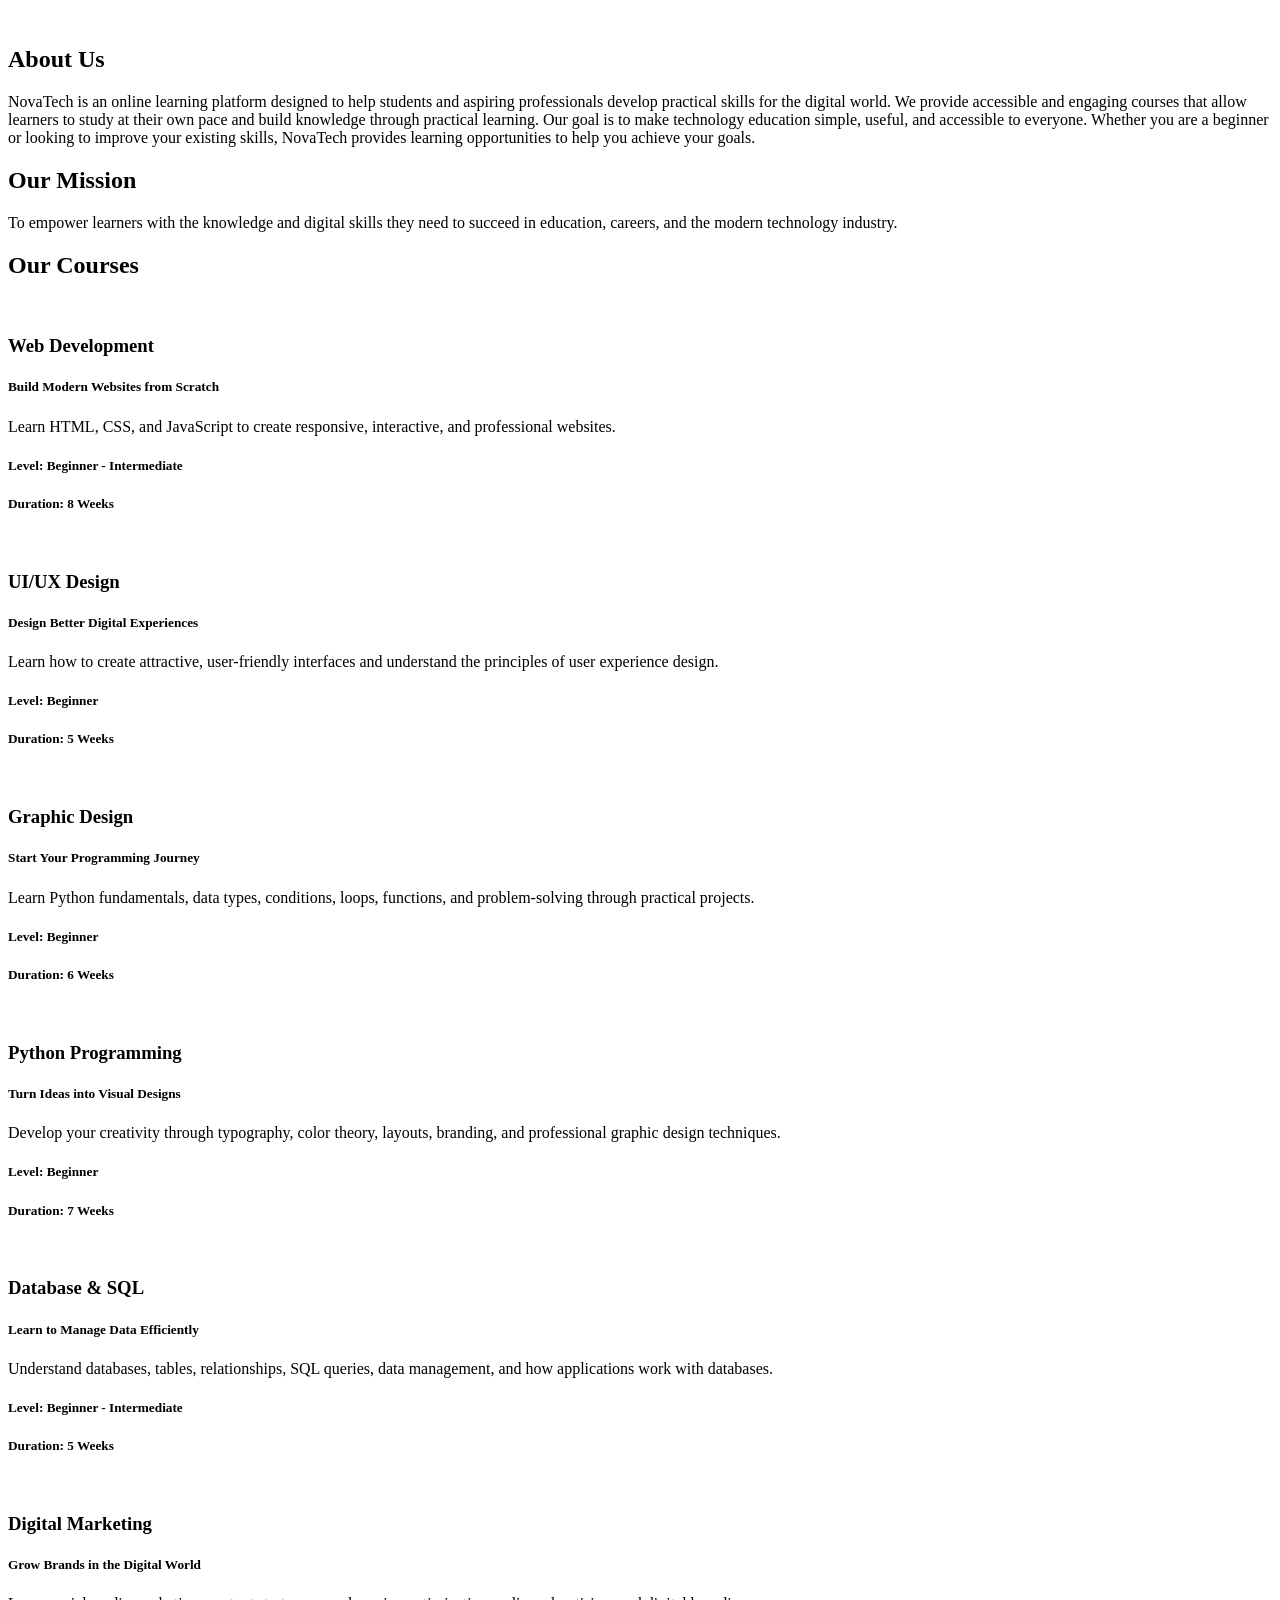
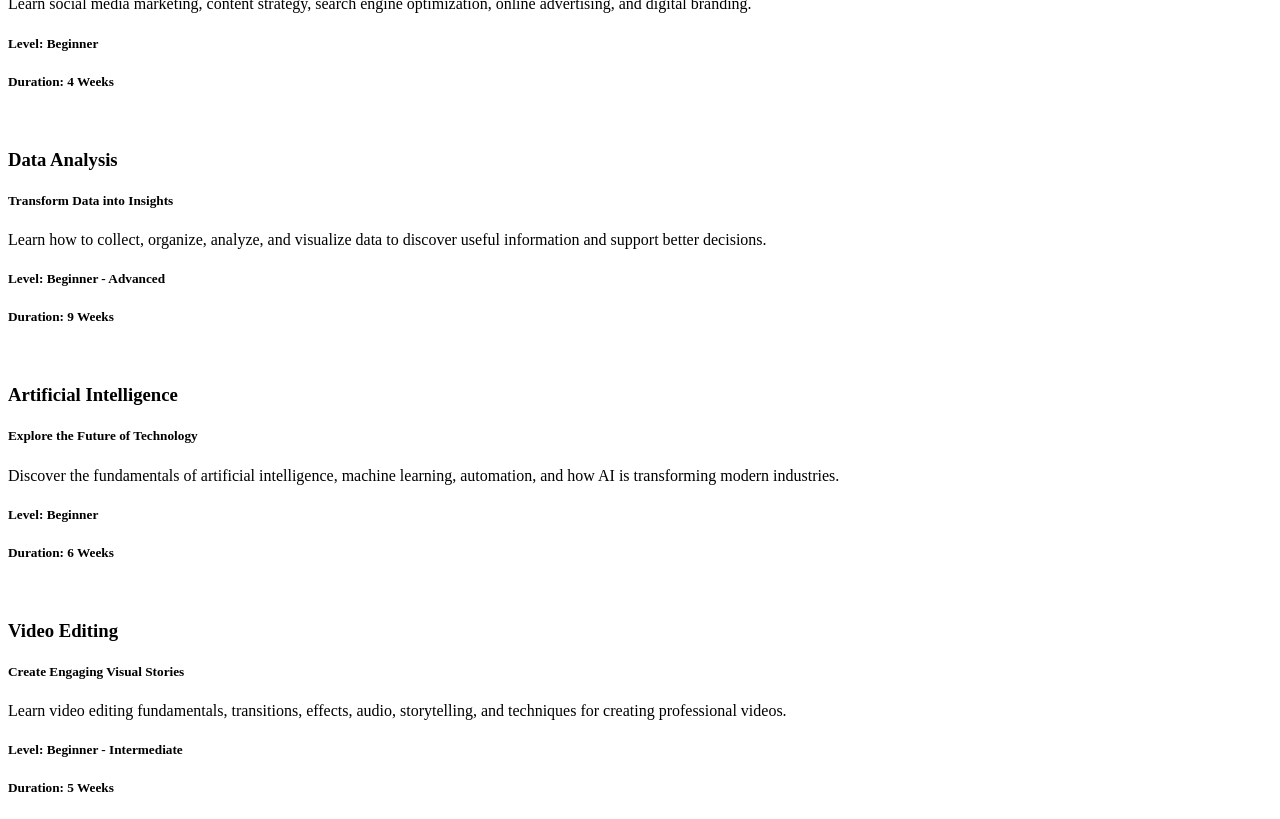
==== courses.html @ df260614 "Add courses page" ====
<!DOCTYPE html>
<html lang="en">

<head>
    <meta charset="UTF-8">
    <meta name="viewport" content="width=device-width, initial-scale=1.0">
    <title>NovaTech</title>
</head>
<link rel="stylesheet" href="/about.css">

<body>
    <div class="container">
        <div class="about">
            <div class="about-img">
                <img src="https://i.pinimg.com/1200x/55/a2/85/55a28533b2a7987289afafb42deabd82.jpg" alt="">
            </div>

            <div class="about-content">
                <h2>About Us</h2>
                <p>NovaTech is an online learning platform designed to help students and aspiring professionals develop
                    practical skills for the digital world. We provide accessible and engaging courses that allow
                    learners to
                    study at their own pace and build knowledge through practical learning.

                    Our goal is to make technology education simple, useful, and accessible to everyone. Whether you are
                    a beginner or looking to improve your existing skills, NovaTech provides learning opportunities to
                    help you
                    achieve your goals.</p>

                <h2>Our Mission</h2>
                <p>To empower learners with the knowledge and digital skills they need to succeed in education, careers,
                    and the modern technology industry.</p>
            </div>


        </div>




        <section class="courses-section">
            <h2 class="course-title">Our Courses</h2>
            <div class="courses">
                <div class="courses-content">
                    <div class="course">
                        <img src="https://i.pinimg.com/736x/6a/fa/79/6afa794575360d5d754c454d1d4e8a96.jpg" alt="">
                        <h3>Web Development</h3>
                        <h5>Build Modern Websites from Scratch</h5>
                        <p>Learn HTML, CSS, and JavaScript to create responsive, interactive, and professional websites.</p>
                        <h5><span class="spans">Level: </span> Beginner - Intermediate</h5>
                        <h5><span class="spans">Duration: </span>  8 Weeks</h5>
                    </div>

                    <div class="course">
                        <img src="https://i.pinimg.com/736x/52/e7/c4/52e7c45e2da4583d7b1fb4233fabb6ba.jpg" alt="">
                        <h3>UI/UX Design</h3>
                        <h5>Design Better Digital Experiences</h5>
                        <p>Learn how to create attractive, user-friendly interfaces and understand the principles of user experience design.</p>
                        <h5><span class="spans">Level: </span>Beginner </h5>
                        <h5><span class="spans">Duration: </span>  5 Weeks</h5>
                    </div>

                    <div class="course">
                        <img src="https://i.pinimg.com/736x/4d/41/2e/4d412e09d2c71516412f90aacd4f4a30.jpg" alt="">
                        <h3>Graphic Design</h3>
                        <h5>Start Your Programming Journey</h5>
                        <p>Learn Python fundamentals, data types, conditions, loops, functions, and problem-solving through practical projects.</p>
                        <h5><span class="spans">Level: </span>Beginner</h5>
                        <h5><span class="spans">Duration: </span> 6 Weeks</h5>
                        
                    </div>

                    <div class="course">
                        <img src="https://i.pinimg.com/736x/90/95/9e/90959ebebaaefe84be4a9182bac96cc2.jpg" alt="">
                        <h3>Python Programming</h3>
                        <h5>Turn Ideas into Visual Designs</h5>
                        <p>Develop your creativity through typography, color theory, layouts, branding, and professional graphic design techniques.</p>
                        <h5><span class="spans">Level: </span>Beginner</h5>
                        <h5><span class="spans">Duration: </span> 7 Weeks</h5>
                    </div>

                    <div class="course">
                        <img src="https://i.pinimg.com/1200x/9b/e2/06/9be206a792c842092a2525bc0864afa1.jpg" alt="">
                        <h3>Database & SQL</h3>
                        <h5>Learn to Manage Data Efficiently</h5>
                        <p>Understand databases, tables, relationships, SQL queries, data management, and how applications work with databases.</p>
                        <h5><span class="spans">Level: </span>Beginner - Intermediate</h5>
                        <h5><span class="spans">Duration: </span>  5 Weeks</h5>
                    </div>

                    <div class="course">
                        <img src="https://i.pinimg.com/736x/87/c6/cb/87c6cb07e95350f5ed2288fd05b50211.jpg" alt="">
                        <h3>Digital Marketing</h3>
                        <h5>Grow Brands in the Digital World</h5>
                        <p>Learn social media marketing, content strategy, search engine optimization, online advertising, and digital branding.</p>
                        <h5><span class="spans">Level: </span> Beginner</h5>
                        <h5><span class="spans">Duration: </span>  4 Weeks</h5>
                    </div>

                    <div class="course">
                        <img src="https://i.pinimg.com/1200x/a5/fb/89/a5fb89381ef90459a39c42a53af47032.jpg" alt="">
                        <h3>Data Analysis</h3>
                        <h5>Transform Data into Insights</h5>
                        <p>Learn how to collect, organize, analyze, and visualize data to discover useful information and support better decisions.</p>
                        <h5><span class="spans">Level: </span>Beginner - Advanced</h5>
                        <h5><span class="spans">Duration: </span> 9 Weeks</h5>
                    </div>

                    <div class="course">
                        <img src="https://i.pinimg.com/236x/7e/8c/c6/7e8cc6a9236b31dc88a3a0cface8f20c.jpg" alt="">
                        <h3>Artificial Intelligence</h3>
                        <h5>Explore the Future of Technology</h5>
                        <p>Discover the fundamentals of artificial intelligence, machine learning, automation, and how AI is transforming modern industries.</p>
                        <h5><span class="spans">Level: </span> Beginner </h5>
                        <h5><span class="spans">Duration: </span>6 Weeks</h5>
                    </div>

                    <div class="course">
                        <img src="https://i.pinimg.com/1200x/20/09/d7/2009d7fc580b665c5167211be1d4621a.jpg" alt="">
                        <h3>Video Editing</h3>
                        <h5>Create Engaging Visual Stories</h5>
                        <p>Learn video editing fundamentals, transitions, effects, audio, storytelling, and techniques for creating professional videos.</p>
                        <h5><span class="spans">Level: </span>Beginner - Intermediate</h5>
                        <h5><span class="spans">Duration: </span> 5 Weeks</h5>
                    </div>
                </div>
            </div>
        </section>
    </div>
</body>

</html>
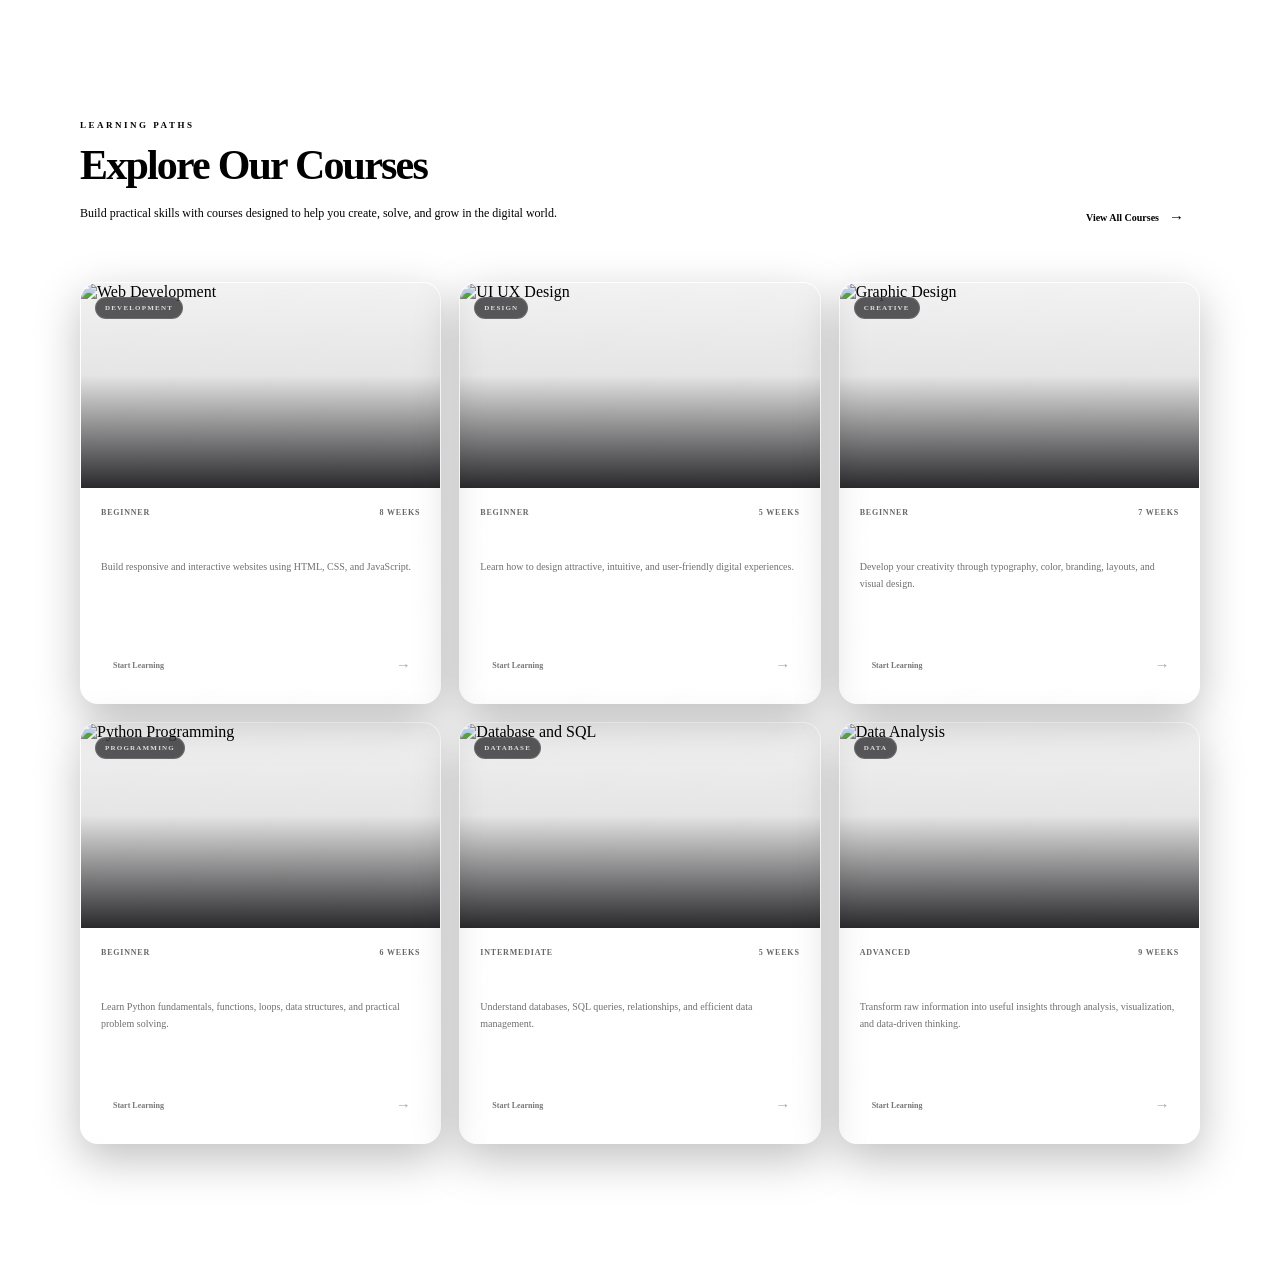
==== commit c22f82c8: "deleted" ====
--- a/courses.html
+++ b/courses.html
@@ -1,132 +1,222 @@
-<!DOCTYPE html>
+<!doctype html>
 <html lang="en">
-
-<head>
-    <meta charset="UTF-8">
-    <meta name="viewport" content="width=device-width, initial-scale=1.0">
-    <title>NovaTech</title>
-</head>
-<link rel="stylesheet" href="/about.css">
-
-<body>
-    <div class="container">
-        <div class="about">
-            <div class="about-img">
-                <img src="https://i.pinimg.com/1200x/55/a2/85/55a28533b2a7987289afafb42deabd82.jpg" alt="">
-            </div>
-
-            <div class="about-content">
-                <h2>About Us</h2>
-                <p>NovaTech is an online learning platform designed to help students and aspiring professionals develop
-                    practical skills for the digital world. We provide accessible and engaging courses that allow
-                    learners to
-                    study at their own pace and build knowledge through practical learning.
-
-                    Our goal is to make technology education simple, useful, and accessible to everyone. Whether you are
-                    a beginner or looking to improve your existing skills, NovaTech provides learning opportunities to
-                    help you
-                    achieve your goals.</p>
-
-                <h2>Our Mission</h2>
-                <p>To empower learners with the knowledge and digital skills they need to succeed in education, careers,
-                    and the modern technology industry.</p>
-            </div>
-
-
+  <head>
+    <meta charset="UTF-8" />
+    <meta name="viewport" content="width=device-width, initial-scale=1.0" />
+    <title>Document</title>
+    <link rel="stylesheet" href="./courses.css" />
+  </head>
+  <body>
+    <section class="courses-section" id="courses">
+      <div class="courses-heading">
+        <div>
+          <span class="courses-eyebrow">LEARNING PATHS</span>
+          <h2>Explore Our <span>Courses</span></h2>
+          <p>
+            Build practical skills with courses designed to help you create,
+            solve, and grow in the digital world.
+          </p>
         </div>
 
-
-
-
-        <section class="courses-section">
-            <h2 class="course-title">Our Courses</h2>
-            <div class="courses">
-                <div class="courses-content">
-                    <div class="course">
-                        <img src="https://i.pinimg.com/736x/6a/fa/79/6afa794575360d5d754c454d1d4e8a96.jpg" alt="">
-                        <h3>Web Development</h3>
-                        <h5>Build Modern Websites from Scratch</h5>
-                        <p>Learn HTML, CSS, and JavaScript to create responsive, interactive, and professional websites.</p>
-                        <h5><span class="spans">Level: </span> Beginner - Intermediate</h5>
-                        <h5><span class="spans">Duration: </span>  8 Weeks</h5>
-                    </div>
-
-                    <div class="course">
-                        <img src="https://i.pinimg.com/736x/52/e7/c4/52e7c45e2da4583d7b1fb4233fabb6ba.jpg" alt="">
-                        <h3>UI/UX Design</h3>
-                        <h5>Design Better Digital Experiences</h5>
-                        <p>Learn how to create attractive, user-friendly interfaces and understand the principles of user experience design.</p>
-                        <h5><span class="spans">Level: </span>Beginner </h5>
-                        <h5><span class="spans">Duration: </span>  5 Weeks</h5>
-                    </div>
-
-                    <div class="course">
-                        <img src="https://i.pinimg.com/736x/4d/41/2e/4d412e09d2c71516412f90aacd4f4a30.jpg" alt="">
-                        <h3>Graphic Design</h3>
-                        <h5>Start Your Programming Journey</h5>
-                        <p>Learn Python fundamentals, data types, conditions, loops, functions, and problem-solving through practical projects.</p>
-                        <h5><span class="spans">Level: </span>Beginner</h5>
-                        <h5><span class="spans">Duration: </span> 6 Weeks</h5>
-                        
-                    </div>
-
-                    <div class="course">
-                        <img src="https://i.pinimg.com/736x/90/95/9e/90959ebebaaefe84be4a9182bac96cc2.jpg" alt="">
-                        <h3>Python Programming</h3>
-                        <h5>Turn Ideas into Visual Designs</h5>
-                        <p>Develop your creativity through typography, color theory, layouts, branding, and professional graphic design techniques.</p>
-                        <h5><span class="spans">Level: </span>Beginner</h5>
-                        <h5><span class="spans">Duration: </span> 7 Weeks</h5>
-                    </div>
-
-                    <div class="course">
-                        <img src="https://i.pinimg.com/1200x/9b/e2/06/9be206a792c842092a2525bc0864afa1.jpg" alt="">
-                        <h3>Database & SQL</h3>
-                        <h5>Learn to Manage Data Efficiently</h5>
-                        <p>Understand databases, tables, relationships, SQL queries, data management, and how applications work with databases.</p>
-                        <h5><span class="spans">Level: </span>Beginner - Intermediate</h5>
-                        <h5><span class="spans">Duration: </span>  5 Weeks</h5>
-                    </div>
-
-                    <div class="course">
-                        <img src="https://i.pinimg.com/736x/87/c6/cb/87c6cb07e95350f5ed2288fd05b50211.jpg" alt="">
-                        <h3>Digital Marketing</h3>
-                        <h5>Grow Brands in the Digital World</h5>
-                        <p>Learn social media marketing, content strategy, search engine optimization, online advertising, and digital branding.</p>
-                        <h5><span class="spans">Level: </span> Beginner</h5>
-                        <h5><span class="spans">Duration: </span>  4 Weeks</h5>
-                    </div>
-
-                    <div class="course">
-                        <img src="https://i.pinimg.com/1200x/a5/fb/89/a5fb89381ef90459a39c42a53af47032.jpg" alt="">
-                        <h3>Data Analysis</h3>
-                        <h5>Transform Data into Insights</h5>
-                        <p>Learn how to collect, organize, analyze, and visualize data to discover useful information and support better decisions.</p>
-                        <h5><span class="spans">Level: </span>Beginner - Advanced</h5>
-                        <h5><span class="spans">Duration: </span> 9 Weeks</h5>
-                    </div>
-
-                    <div class="course">
-                        <img src="https://i.pinimg.com/236x/7e/8c/c6/7e8cc6a9236b31dc88a3a0cface8f20c.jpg" alt="">
-                        <h3>Artificial Intelligence</h3>
-                        <h5>Explore the Future of Technology</h5>
-                        <p>Discover the fundamentals of artificial intelligence, machine learning, automation, and how AI is transforming modern industries.</p>
-                        <h5><span class="spans">Level: </span> Beginner </h5>
-                        <h5><span class="spans">Duration: </span>6 Weeks</h5>
-                    </div>
-
-                    <div class="course">
-                        <img src="https://i.pinimg.com/1200x/20/09/d7/2009d7fc580b665c5167211be1d4621a.jpg" alt="">
-                        <h3>Video Editing</h3>
-                        <h5>Create Engaging Visual Stories</h5>
-                        <p>Learn video editing fundamentals, transitions, effects, audio, storytelling, and techniques for creating professional videos.</p>
-                        <h5><span class="spans">Level: </span>Beginner - Intermediate</h5>
-                        <h5><span class="spans">Duration: </span> 5 Weeks</h5>
-                    </div>
-                </div>
-            </div>
-        </section>
-    </div>
-</body>
-
-</html>+        <a href="#" class="view-all">
+          View All Courses
+          <span>→</span>
+        </a>
+      </div>
+
+      <div class="courses-grid">
+        <!-- Course 1 -->
+        <article class="course-card">
+          <div class="course-image">
+            <img
+              src="https://i.pinimg.com/736x/6a/fa/79/6afa794575360d5d754c454d1d4e8a96.jpg"
+              alt="Web Development"
+            />
+
+            <span class="course-tag">DEVELOPMENT</span>
+          </div>
+
+          <div class="course-content">
+            <div class="course-meta">
+              <span>BEGINNER</span>
+              <span>8 WEEKS</span>
+            </div>
+
+            <h3>Web Development</h3>
+
+            <p>
+              Build responsive and interactive websites using HTML, CSS, and
+              JavaScript.
+            </p>
+
+            <div class="course-footer">
+              <span class="course-status"> <i></i> Start Learning </span>
+
+              <a href="#" class="course-arrow">→</a>
+            </div>
+          </div>
+        </article>
+
+        <!-- Course 2 -->
+        <article class="course-card">
+          <div class="course-image">
+            <img
+              src="https://i.pinimg.com/736x/52/e7/c4/52e7c45e2da4583d7b1fb4233fabb6ba.jpg"
+              alt="UI UX Design"
+            />
+
+            <span class="course-tag">DESIGN</span>
+          </div>
+
+          <div class="course-content">
+            <div class="course-meta">
+              <span>BEGINNER</span>
+              <span>5 WEEKS</span>
+            </div>
+
+            <h3>UI/UX Design</h3>
+
+            <p>
+              Learn how to design attractive, intuitive, and user-friendly
+              digital experiences.
+            </p>
+
+            <div class="course-footer">
+              <span class="course-status"> <i></i> Start Learning </span>
+
+              <a href="#" class="course-arrow">→</a>
+            </div>
+          </div>
+        </article>
+
+        <!-- Course 3 -->
+        <article class="course-card">
+          <div class="course-image">
+            <img
+              src="https://i.pinimg.com/736x/4d/41/2e/4d412e09d2c71516412f90aacd4f4a30.jpg"
+              alt="Graphic Design"
+            />
+
+            <span class="course-tag">CREATIVE</span>
+          </div>
+
+          <div class="course-content">
+            <div class="course-meta">
+              <span>BEGINNER</span>
+              <span>7 WEEKS</span>
+            </div>
+
+            <h3>Graphic Design</h3>
+
+            <p>
+              Develop your creativity through typography, color, branding,
+              layouts, and visual design.
+            </p>
+
+            <div class="course-footer">
+              <span class="course-status"> <i></i> Start Learning </span>
+
+              <a href="#" class="course-arrow">→</a>
+            </div>
+          </div>
+        </article>
+
+        <!-- Course 4 -->
+        <article class="course-card">
+          <div class="course-image">
+            <img
+              src="https://i.pinimg.com/736x/90/95/9e/90959ebebaaefe84be4a9182bac96cc2.jpg"
+              alt="Python Programming"
+            />
+
+            <span class="course-tag">PROGRAMMING</span>
+          </div>
+
+          <div class="course-content">
+            <div class="course-meta">
+              <span>BEGINNER</span>
+              <span>6 WEEKS</span>
+            </div>
+
+            <h3>Python Programming</h3>
+
+            <p>
+              Learn Python fundamentals, functions, loops, data structures, and
+              practical problem solving.
+            </p>
+
+            <div class="course-footer">
+              <span class="course-status"> <i></i> Start Learning </span>
+
+              <a href="#" class="course-arrow">→</a>
+            </div>
+          </div>
+        </article>
+
+        <!-- Course 5 -->
+        <article class="course-card">
+          <div class="course-image">
+            <img
+              src="https://i.pinimg.com/1200x/9b/e2/06/9be206a792c842092a2525bc0864afa1.jpg"
+              alt="Database and SQL"
+            />
+
+            <span class="course-tag">DATABASE</span>
+          </div>
+
+          <div class="course-content">
+            <div class="course-meta">
+              <span>INTERMEDIATE</span>
+              <span>5 WEEKS</span>
+            </div>
+
+            <h3>Database & SQL</h3>
+
+            <p>
+              Understand databases, SQL queries, relationships, and efficient
+              data management.
+            </p>
+
+            <div class="course-footer">
+              <span class="course-status"> <i></i> Start Learning </span>
+
+              <a href="#" class="course-arrow">→</a>
+            </div>
+          </div>
+        </article>
+
+        <!-- Course 6 -->
+        <article class="course-card">
+          <div class="course-image">
+            <img
+              src="https://i.pinimg.com/1200x/a5/fb/89/a5fb89381ef90459a39c42a53af47032.jpg"
+              alt="Data Analysis"
+            />
+
+            <span class="course-tag">DATA</span>
+          </div>
+
+          <div class="course-content">
+            <div class="course-meta">
+              <span>ADVANCED</span>
+              <span>9 WEEKS</span>
+            </div>
+
+            <h3>Data Analysis</h3>
+
+            <p>
+              Transform raw information into useful insights through analysis,
+              visualization, and data-driven thinking.
+            </p>
+
+            <div class="course-footer">
+              <span class="course-status"> <i></i> Start Learning </span>
+
+              <a href="#" class="course-arrow">→</a>
+            </div>
+          </div>
+        </article>
+      </div>
+    </section>
+  </body>
+</html>
--- a/courses.css
+++ b/courses.css
@@ -0,0 +1,397 @@
+/* =====================================================
+COURSES SECTION
+===================================================== */
+
+.courses-section {
+  position: relative;
+  width: min(1120px, calc(100% - 40px));
+  margin: 120px auto;
+}
+
+/* =====================================================
+SECTION HEADING
+===================================================== */
+
+.courses-heading {
+  display: flex;
+  align-items: flex-end;
+  justify-content: space-between;
+  gap: 40px;
+  margin-bottom: 45px;
+}
+
+.courses-eyebrow {
+  display: block;
+  margin-bottom: 12px;
+  color: var(--color-purple-soft);
+  font-size: 9px;
+  font-weight: 700;
+  letter-spacing: 2.5px;
+}
+
+.courses-heading h2 {
+  margin: 0;
+  color: var(--color-white);
+  font-size: 42px;
+  font-weight: 700;
+  letter-spacing: -1.8px;
+  line-height: 1.1;
+}
+
+.courses-heading h2 span {
+  color: var(--color-purple-soft);
+}
+
+.courses-heading p {
+  max-width: 540px;
+  margin-top: 15px;
+  color: var(--color-muted);
+  font-size: 12px;
+  line-height: 1.8;
+}
+
+/* =====================================================
+VIEW ALL BUTTON
+===================================================== */
+
+.view-all {
+  display: flex;
+  align-items: center;
+  gap: 10px;
+  padding: 11px 16px;
+  border: 1px solid var(--button-border);
+  border-radius: var(--radius-pill);
+  background: var(--button-bg);
+  color: var(--color-white);
+  font-size: 10px;
+  font-weight: 600;
+  text-decoration: none;
+  white-space: nowrap;
+  transition:
+    background 0.3s ease,
+    border-color 0.3s ease,
+    transform 0.3s ease;
+}
+
+.view-all span {
+  font-size: 15px;
+  transition: transform 0.3s ease;
+}
+
+.view-all:hover {
+  background: rgba(255, 255, 255, 0.08);
+  border-color: rgba(130, 90, 255, 0.4);
+  transform: translateY(-2px);
+}
+
+.view-all:hover span {
+  transform: translateX(4px);
+}
+
+/* =====================================================
+COURSE GRID
+===================================================== */
+
+.courses-grid {
+  display: grid;
+  grid-template-columns: repeat(3, 1fr);
+  gap: 18px;
+}
+
+/* =====================================================
+COURSE CARD
+===================================================== */
+
+.course-card {
+  position: relative;
+  overflow: hidden;
+  border: 1px solid rgba(255, 255, 255, 0.07);
+  border-radius: 18px;
+  background: linear-gradient(
+    145deg,
+    rgba(255, 255, 255, 0.055),
+    rgba(255, 255, 255, 0.015)
+  );
+  box-shadow:
+    0 15px 45px rgba(0, 0, 0, 0.25),
+    inset 0 1px 0 rgba(255, 255, 255, 0.035);
+  transition:
+    transform 0.45s cubic-bezier(0.2, 0.8, 0.2, 1),
+    border-color 0.4s ease,
+    box-shadow 0.4s ease;
+}
+
+.course-card:hover {
+  transform: translateY(-8px);
+  border-color: rgba(110, 70, 255, 0.4);
+  box-shadow:
+    0 25px 60px rgba(0, 0, 0, 0.4),
+    0 0 35px rgba(90, 50, 255, 0.1);
+}
+
+/* =====================================================
+COURSE IMAGE
+===================================================== */
+
+.course-image {
+  position: relative;
+  height: 205px;
+  overflow: hidden;
+}
+
+.course-image img {
+  width: 100%;
+  height: 100%;
+  display: block;
+  object-fit: cover;
+  transition:
+    transform 0.7s cubic-bezier(0.2, 0.8, 0.2, 1),
+    filter 0.5s ease;
+}
+
+.course-card:hover .course-image img {
+  transform: scale(1.07);
+  filter: brightness(0.8);
+}
+
+/* =====================================================
+IMAGE OVERLAY
+===================================================== */
+
+.course-image::after {
+  content: "";
+  position: absolute;
+  inset: 0;
+  background: linear-gradient(
+    to bottom,
+    rgba(0, 0, 0, 0.05),
+    rgba(0, 0, 0, 0.1) 45%,
+    rgba(4, 4, 7, 0.85)
+  );
+  pointer-events: none;
+}
+
+/* =====================================================
+COURSE TAG
+===================================================== */
+
+.course-tag {
+  position: absolute;
+  left: 14px;
+  top: 14px;
+  z-index: 2;
+  padding: 6px 9px;
+  border: 1px solid rgba(255, 255, 255, 0.12);
+  border-radius: 999px;
+  background: rgba(5, 5, 8, 0.65);
+  backdrop-filter: blur(10px);
+  -webkit-backdrop-filter: blur(10px);
+  color: #ddd;
+  font-size: 7px;
+  font-weight: 700;
+  letter-spacing: 1.2px;
+}
+
+/* =====================================================
+COURSE CONTENT
+===================================================== */
+
+.course-content {
+  padding: 20px;
+}
+
+/* =====================================================
+META
+===================================================== */
+
+.course-meta {
+  display: flex;
+  align-items: center;
+  justify-content: space-between;
+  gap: 10px;
+  margin-bottom: 10px;
+}
+
+.course-meta span {
+  color: #666;
+  font-size: 8px;
+  font-weight: 600;
+  letter-spacing: 0.8px;
+}
+
+/* =====================================================
+TITLE
+===================================================== */
+
+.course-content h3 {
+  margin: 0;
+  color: #fff;
+  font-size: 19px;
+  font-weight: 650;
+  letter-spacing: -0.4px;
+}
+
+/* =====================================================
+DESCRIPTION
+===================================================== */
+
+.course-content p {
+  min-height: 55px;
+  margin: 9px 0 20px;
+  color: #707070;
+  font-size: 10px;
+  line-height: 1.75;
+}
+
+/* =====================================================
+FOOTER
+===================================================== */
+
+.course-footer {
+  display: flex;
+  align-items: center;
+  justify-content: space-between;
+  padding-top: 15px;
+  border-top: 1px solid rgba(255, 255, 255, 0.06);
+}
+
+.course-status {
+  display: flex;
+  align-items: center;
+  gap: 7px;
+  color: #777;
+  font-size: 8px;
+  font-weight: 600;
+}
+
+.course-status i {
+  width: 5px;
+  height: 5px;
+  border-radius: 50%;
+  background: var(--color-purple-soft);
+  box-shadow: 0 0 10px var(--color-purple-light);
+}
+
+/* =====================================================
+ARROW
+===================================================== */
+
+.course-arrow {
+  display: flex;
+  align-items: center;
+  justify-content: center;
+  width: 32px;
+  height: 32px;
+  border: 1px solid rgba(255, 255, 255, 0.08);
+  border-radius: 50%;
+  background: rgba(255, 255, 255, 0.025);
+  color: #aaa;
+  font-size: 15px;
+  text-decoration: none;
+  transition:
+    background 0.3s ease,
+    border-color 0.3s ease,
+    color 0.3s ease,
+    transform 0.3s ease;
+}
+
+.course-arrow:hover {
+  background: rgba(90, 50, 255, 0.15);
+  border-color: rgba(110, 70, 255, 0.4);
+  color: #fff;
+  transform: translateX(3px);
+}
+
+/* =====================================================
+CARD GLOW
+===================================================== */
+
+.course-card::before {
+  content: "";
+  position: absolute;
+  top: -100px;
+  left: 50%;
+  width: 180px;
+  height: 180px;
+  transform: translateX(-50%);
+  border-radius: 50%;
+  background: rgba(90, 50, 255, 0.08);
+  filter: blur(70px);
+  opacity: 0;
+  transition: opacity 0.5s ease;
+  pointer-events: none;
+}
+
+.course-card:hover::before {
+  opacity: 1;
+}
+
+/* =====================================================
+TABLET
+===================================================== */
+
+@media (max-width: 950px) {
+  .courses-heading h2 {
+    font-size: 36px;
+  }
+
+  .courses-grid {
+    grid-template-columns: repeat(2, 1fr);
+  }
+}
+
+/* =====================================================
+MOBILE
+===================================================== */
+
+@media (max-width: 650px) {
+  .courses-section {
+    width: calc(100% - 30px);
+    margin: 90px auto;
+  }
+
+  .courses-heading {
+    align-items: flex-start;
+    flex-direction: column;
+    gap: 22px;
+  }
+
+  .courses-heading h2 {
+    font-size: 32px;
+  }
+
+  .courses-heading p {
+    font-size: 11px;
+  }
+
+  .view-all {
+    width: max-content;
+  }
+
+  .courses-grid {
+    grid-template-columns: 1fr;
+    gap: 16px;
+  }
+
+  .course-image {
+    height: 220px;
+  }
+}
+
+/* =====================================================
+SMALL MOBILE
+===================================================== */
+
+@media (max-width: 400px) {
+  .courses-heading h2 {
+    font-size: 29px;
+  }
+
+  .course-image {
+    height: 190px;
+  }
+
+  .course-content {
+    padding: 18px;
+  }
+}
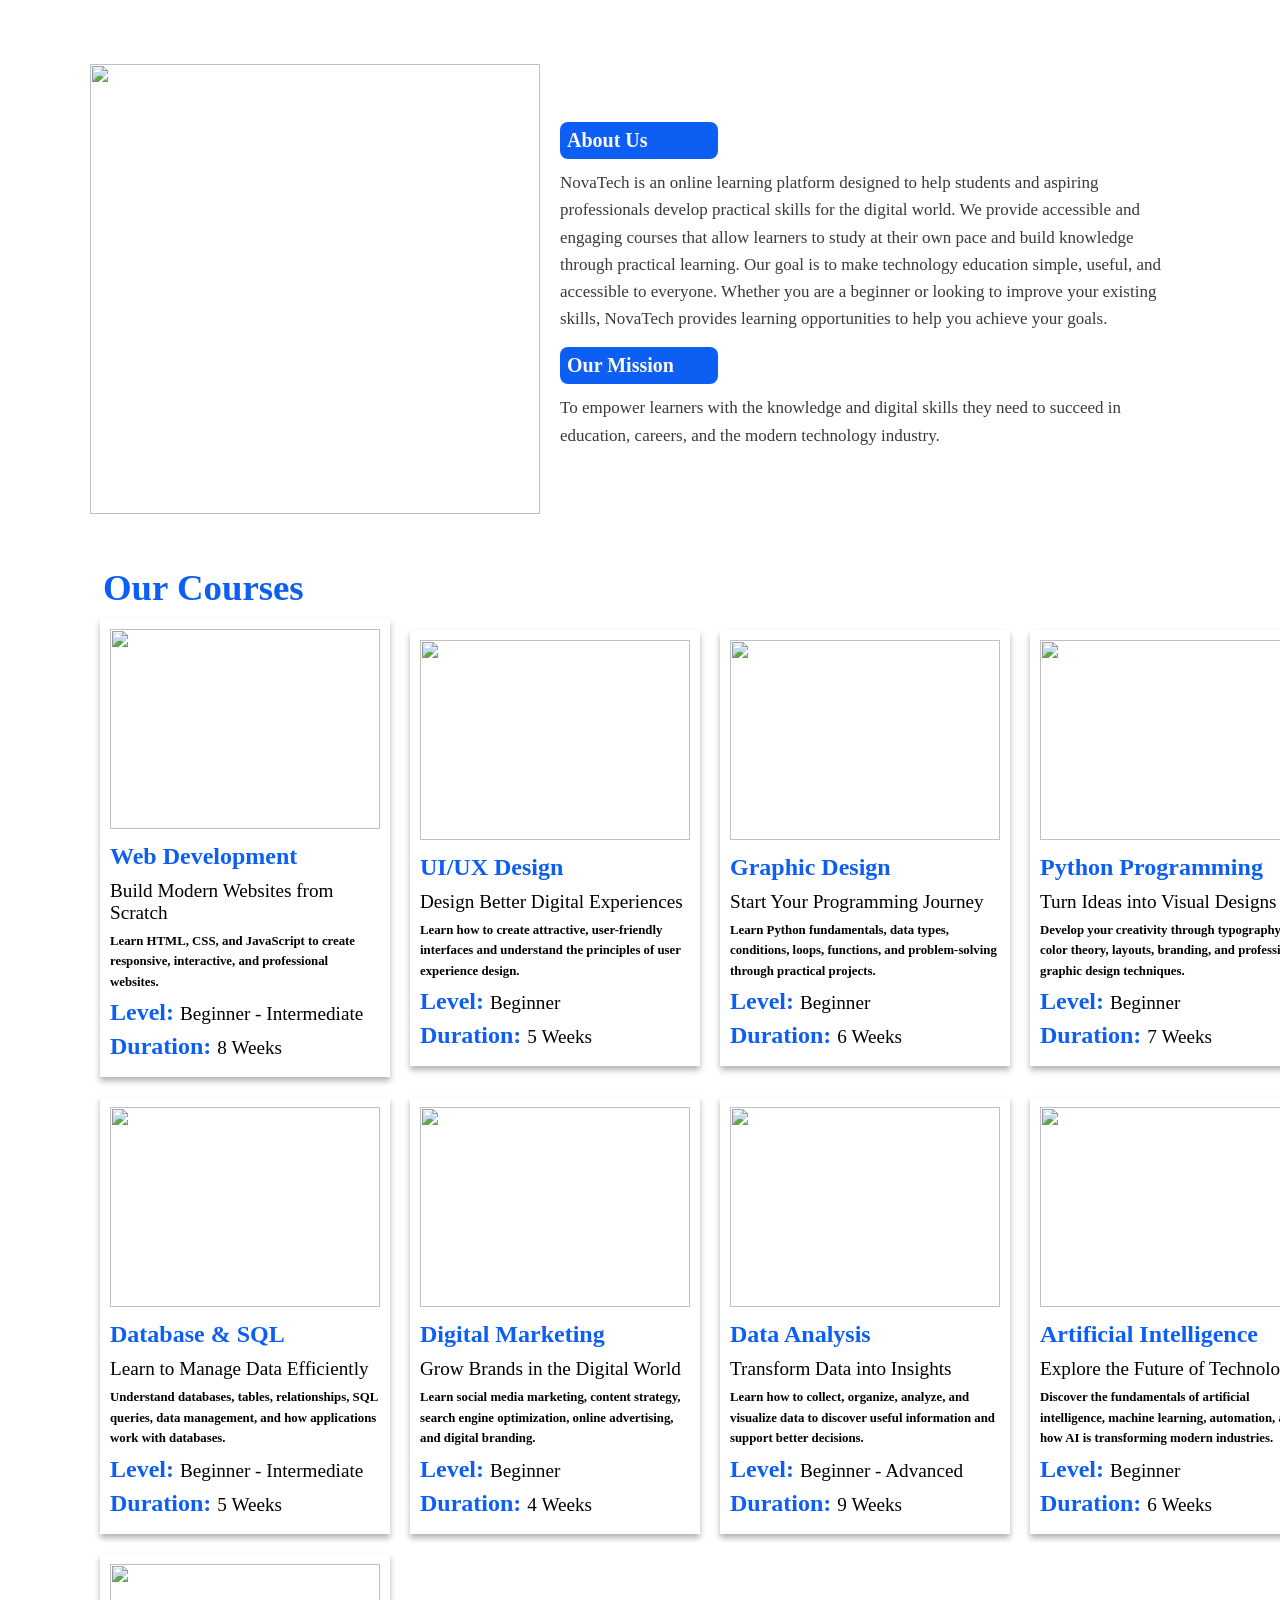
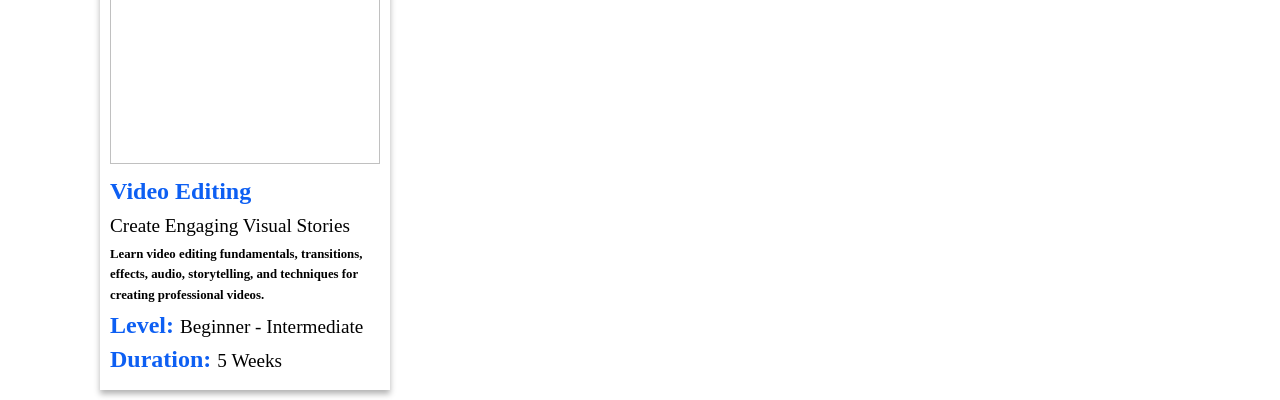
==== commit ce01dcc3: "update courses design" ====
--- a/courses.html
+++ b/courses.html
@@ -1,222 +1,132 @@
-<!doctype html>
+<!DOCTYPE html>
 <html lang="en">
-  <head>
-    <meta charset="UTF-8" />
-    <meta name="viewport" content="width=device-width, initial-scale=1.0" />
-    <title>Document</title>
-    <link rel="stylesheet" href="./courses.css" />
-  </head>
-  <body>
-    <section class="courses-section" id="courses">
-      <div class="courses-heading">
-        <div>
-          <span class="courses-eyebrow">LEARNING PATHS</span>
-          <h2>Explore Our <span>Courses</span></h2>
-          <p>
-            Build practical skills with courses designed to help you create,
-            solve, and grow in the digital world.
-          </p>
+
+<head>
+    <meta charset="UTF-8">
+    <meta name="viewport" content="width=device-width, initial-scale=1.0">
+    <title>NovaTech</title>
+</head>
+<link rel="stylesheet" href="/courses.css">
+
+<body>
+    <div class="container">
+        <div class="about">
+            <div class="about-img">
+                <img src="https://i.pinimg.com/1200x/55/a2/85/55a28533b2a7987289afafb42deabd82.jpg" alt="">
+            </div>
+
+            <div class="about-content">
+                <h2>About Us</h2>
+                <p>NovaTech is an online learning platform designed to help students and aspiring professionals develop
+                    practical skills for the digital world. We provide accessible and engaging courses that allow
+                    learners to
+                    study at their own pace and build knowledge through practical learning.
+
+                    Our goal is to make technology education simple, useful, and accessible to everyone. Whether you are
+                    a beginner or looking to improve your existing skills, NovaTech provides learning opportunities to
+                    help you
+                    achieve your goals.</p>
+
+                <h2>Our Mission</h2>
+                <p>To empower learners with the knowledge and digital skills they need to succeed in education, careers,
+                    and the modern technology industry.</p>
+            </div>
+
+
         </div>
 
-        <a href="#" class="view-all">
-          View All Courses
-          <span>→</span>
-        </a>
-      </div>
 
-      <div class="courses-grid">
-        <!-- Course 1 -->
-        <article class="course-card">
-          <div class="course-image">
-            <img
-              src="https://i.pinimg.com/736x/6a/fa/79/6afa794575360d5d754c454d1d4e8a96.jpg"
-              alt="Web Development"
-            />
 
-            <span class="course-tag">DEVELOPMENT</span>
-          </div>
 
-          <div class="course-content">
-            <div class="course-meta">
-              <span>BEGINNER</span>
-              <span>8 WEEKS</span>
+        <section class="courses-section">
+            <h2 class="course-title">Our Courses</h2>
+            <div class="courses">
+                <div class="courses-content">
+                    <div class="course">
+                        <img src="https://i.pinimg.com/736x/6a/fa/79/6afa794575360d5d754c454d1d4e8a96.jpg" alt="">
+                        <h3>Web Development</h3>
+                        <h5>Build Modern Websites from Scratch</h5>
+                        <p>Learn HTML, CSS, and JavaScript to create responsive, interactive, and professional websites.</p>
+                        <h5><span class="spans">Level: </span> Beginner - Intermediate</h5>
+                        <h5><span class="spans">Duration: </span>  8 Weeks</h5>
+                    </div>
+
+                    <div class="course">
+                        <img src="https://i.pinimg.com/736x/52/e7/c4/52e7c45e2da4583d7b1fb4233fabb6ba.jpg" alt="">
+                        <h3>UI/UX Design</h3>
+                        <h5>Design Better Digital Experiences</h5>
+                        <p>Learn how to create attractive, user-friendly interfaces and understand the principles of user experience design.</p>
+                        <h5><span class="spans">Level: </span>Beginner </h5>
+                        <h5><span class="spans">Duration: </span>  5 Weeks</h5>
+                    </div>
+
+                    <div class="course">
+                        <img src="https://i.pinimg.com/736x/4d/41/2e/4d412e09d2c71516412f90aacd4f4a30.jpg" alt="">
+                        <h3>Graphic Design</h3>
+                        <h5>Start Your Programming Journey</h5>
+                        <p>Learn Python fundamentals, data types, conditions, loops, functions, and problem-solving through practical projects.</p>
+                        <h5><span class="spans">Level: </span>Beginner</h5>
+                        <h5><span class="spans">Duration: </span> 6 Weeks</h5>
+                        
+                    </div>
+
+                    <div class="course">
+                        <img src="https://i.pinimg.com/736x/90/95/9e/90959ebebaaefe84be4a9182bac96cc2.jpg" alt="">
+                        <h3>Python Programming</h3>
+                        <h5>Turn Ideas into Visual Designs</h5>
+                        <p>Develop your creativity through typography, color theory, layouts, branding, and professional graphic design techniques.</p>
+                        <h5><span class="spans">Level: </span>Beginner</h5>
+                        <h5><span class="spans">Duration: </span> 7 Weeks</h5>
+                    </div>
+
+                    <div class="course">
+                        <img src="https://i.pinimg.com/1200x/9b/e2/06/9be206a792c842092a2525bc0864afa1.jpg" alt="">
+                        <h3>Database & SQL</h3>
+                        <h5>Learn to Manage Data Efficiently</h5>
+                        <p>Understand databases, tables, relationships, SQL queries, data management, and how applications work with databases.</p>
+                        <h5><span class="spans">Level: </span>Beginner - Intermediate</h5>
+                        <h5><span class="spans">Duration: </span>  5 Weeks</h5>
+                    </div>
+
+                    <div class="course">
+                        <img src="https://i.pinimg.com/736x/87/c6/cb/87c6cb07e95350f5ed2288fd05b50211.jpg" alt="">
+                        <h3>Digital Marketing</h3>
+                        <h5>Grow Brands in the Digital World</h5>
+                        <p>Learn social media marketing, content strategy, search engine optimization, online advertising, and digital branding.</p>
+                        <h5><span class="spans">Level: </span> Beginner</h5>
+                        <h5><span class="spans">Duration: </span>  4 Weeks</h5>
+                    </div>
+
+                    <div class="course">
+                        <img src="https://i.pinimg.com/1200x/a5/fb/89/a5fb89381ef90459a39c42a53af47032.jpg" alt="">
+                        <h3>Data Analysis</h3>
+                        <h5>Transform Data into Insights</h5>
+                        <p>Learn how to collect, organize, analyze, and visualize data to discover useful information and support better decisions.</p>
+                        <h5><span class="spans">Level: </span>Beginner - Advanced</h5>
+                        <h5><span class="spans">Duration: </span> 9 Weeks</h5>
+                    </div>
+
+                    <div class="course">
+                        <img src="https://i.pinimg.com/236x/7e/8c/c6/7e8cc6a9236b31dc88a3a0cface8f20c.jpg" alt="">
+                        <h3>Artificial Intelligence</h3>
+                        <h5>Explore the Future of Technology</h5>
+                        <p>Discover the fundamentals of artificial intelligence, machine learning, automation, and how AI is transforming modern industries.</p>
+                        <h5><span class="spans">Level: </span> Beginner </h5>
+                        <h5><span class="spans">Duration: </span>6 Weeks</h5>
+                    </div>
+
+                    <div class="course">
+                        <img src="https://i.pinimg.com/1200x/20/09/d7/2009d7fc580b665c5167211be1d4621a.jpg" alt="">
+                        <h3>Video Editing</h3>
+                        <h5>Create Engaging Visual Stories</h5>
+                        <p>Learn video editing fundamentals, transitions, effects, audio, storytelling, and techniques for creating professional videos.</p>
+                        <h5><span class="spans">Level: </span>Beginner - Intermediate</h5>
+                        <h5><span class="spans">Duration: </span> 5 Weeks</h5>
+                    </div>
+                </div>
             </div>
+        </section>
+    </div>
+</body>
 
-            <h3>Web Development</h3>
-
-            <p>
-              Build responsive and interactive websites using HTML, CSS, and
-              JavaScript.
-            </p>
-
-            <div class="course-footer">
-              <span class="course-status"> <i></i> Start Learning </span>
-
-              <a href="#" class="course-arrow">→</a>
-            </div>
-          </div>
-        </article>
-
-        <!-- Course 2 -->
-        <article class="course-card">
-          <div class="course-image">
-            <img
-              src="https://i.pinimg.com/736x/52/e7/c4/52e7c45e2da4583d7b1fb4233fabb6ba.jpg"
-              alt="UI UX Design"
-            />
-
-            <span class="course-tag">DESIGN</span>
-          </div>
-
-          <div class="course-content">
-            <div class="course-meta">
-              <span>BEGINNER</span>
-              <span>5 WEEKS</span>
-            </div>
-
-            <h3>UI/UX Design</h3>
-
-            <p>
-              Learn how to design attractive, intuitive, and user-friendly
-              digital experiences.
-            </p>
-
-            <div class="course-footer">
-              <span class="course-status"> <i></i> Start Learning </span>
-
-              <a href="#" class="course-arrow">→</a>
-            </div>
-          </div>
-        </article>
-
-        <!-- Course 3 -->
-        <article class="course-card">
-          <div class="course-image">
-            <img
-              src="https://i.pinimg.com/736x/4d/41/2e/4d412e09d2c71516412f90aacd4f4a30.jpg"
-              alt="Graphic Design"
-            />
-
-            <span class="course-tag">CREATIVE</span>
-          </div>
-
-          <div class="course-content">
-            <div class="course-meta">
-              <span>BEGINNER</span>
-              <span>7 WEEKS</span>
-            </div>
-
-            <h3>Graphic Design</h3>
-
-            <p>
-              Develop your creativity through typography, color, branding,
-              layouts, and visual design.
-            </p>
-
-            <div class="course-footer">
-              <span class="course-status"> <i></i> Start Learning </span>
-
-              <a href="#" class="course-arrow">→</a>
-            </div>
-          </div>
-        </article>
-
-        <!-- Course 4 -->
-        <article class="course-card">
-          <div class="course-image">
-            <img
-              src="https://i.pinimg.com/736x/90/95/9e/90959ebebaaefe84be4a9182bac96cc2.jpg"
-              alt="Python Programming"
-            />
-
-            <span class="course-tag">PROGRAMMING</span>
-          </div>
-
-          <div class="course-content">
-            <div class="course-meta">
-              <span>BEGINNER</span>
-              <span>6 WEEKS</span>
-            </div>
-
-            <h3>Python Programming</h3>
-
-            <p>
-              Learn Python fundamentals, functions, loops, data structures, and
-              practical problem solving.
-            </p>
-
-            <div class="course-footer">
-              <span class="course-status"> <i></i> Start Learning </span>
-
-              <a href="#" class="course-arrow">→</a>
-            </div>
-          </div>
-        </article>
-
-        <!-- Course 5 -->
-        <article class="course-card">
-          <div class="course-image">
-            <img
-              src="https://i.pinimg.com/1200x/9b/e2/06/9be206a792c842092a2525bc0864afa1.jpg"
-              alt="Database and SQL"
-            />
-
-            <span class="course-tag">DATABASE</span>
-          </div>
-
-          <div class="course-content">
-            <div class="course-meta">
-              <span>INTERMEDIATE</span>
-              <span>5 WEEKS</span>
-            </div>
-
-            <h3>Database & SQL</h3>
-
-            <p>
-              Understand databases, SQL queries, relationships, and efficient
-              data management.
-            </p>
-
-            <div class="course-footer">
-              <span class="course-status"> <i></i> Start Learning </span>
-
-              <a href="#" class="course-arrow">→</a>
-            </div>
-          </div>
-        </article>
-
-        <!-- Course 6 -->
-        <article class="course-card">
-          <div class="course-image">
-            <img
-              src="https://i.pinimg.com/1200x/a5/fb/89/a5fb89381ef90459a39c42a53af47032.jpg"
-              alt="Data Analysis"
-            />
-
-            <span class="course-tag">DATA</span>
-          </div>
-
-          <div class="course-content">
-            <div class="course-meta">
-              <span>ADVANCED</span>
-              <span>9 WEEKS</span>
-            </div>
-
-            <h3>Data Analysis</h3>
-
-            <p>
-              Transform raw information into useful insights through analysis,
-              visualization, and data-driven thinking.
-            </p>
-
-            <div class="course-footer">
-              <span class="course-status"> <i></i> Start Learning </span>
-
-              <a href="#" class="course-arrow">→</a>
-            </div>
-          </div>
-        </article>
-      </div>
-    </section>
-  </body>
-</html>
+</html>
--- a/courses.css
+++ b/courses.css
@@ -1,397 +1,213 @@
-/* =====================================================
-COURSES SECTION
-===================================================== */
-
-.courses-section {
-  position: relative;
-  width: min(1120px, calc(100% - 40px));
-  margin: 120px auto;
-}
-
-/* =====================================================
-SECTION HEADING
-===================================================== */
-
-.courses-heading {
-  display: flex;
-  align-items: flex-end;
-  justify-content: space-between;
-  gap: 40px;
-  margin-bottom: 45px;
-}
-
-.courses-eyebrow {
-  display: block;
-  margin-bottom: 12px;
-  color: var(--color-purple-soft);
-  font-size: 9px;
-  font-weight: 700;
-  letter-spacing: 2.5px;
-}
-
-.courses-heading h2 {
-  margin: 0;
-  color: var(--color-white);
-  font-size: 42px;
-  font-weight: 700;
-  letter-spacing: -1.8px;
-  line-height: 1.1;
-}
-
-.courses-heading h2 span {
-  color: var(--color-purple-soft);
-}
-
-.courses-heading p {
-  max-width: 540px;
-  margin-top: 15px;
-  color: var(--color-muted);
-  font-size: 12px;
-  line-height: 1.8;
-}
-
-/* =====================================================
-VIEW ALL BUTTON
-===================================================== */
-
-.view-all {
-  display: flex;
-  align-items: center;
-  gap: 10px;
-  padding: 11px 16px;
-  border: 1px solid var(--button-border);
-  border-radius: var(--radius-pill);
-  background: var(--button-bg);
-  color: var(--color-white);
-  font-size: 10px;
-  font-weight: 600;
-  text-decoration: none;
-  white-space: nowrap;
-  transition:
-    background 0.3s ease,
-    border-color 0.3s ease,
-    transform 0.3s ease;
-}
-
-.view-all span {
-  font-size: 15px;
-  transition: transform 0.3s ease;
-}
-
-.view-all:hover {
-  background: rgba(255, 255, 255, 0.08);
-  border-color: rgba(130, 90, 255, 0.4);
-  transform: translateY(-2px);
-}
-
-.view-all:hover span {
-  transform: translateX(4px);
-}
-
-/* =====================================================
-COURSE GRID
-===================================================== */
-
-.courses-grid {
-  display: grid;
-  grid-template-columns: repeat(3, 1fr);
-  gap: 18px;
-}
-
-/* =====================================================
-COURSE CARD
-===================================================== */
-
-.course-card {
-  position: relative;
-  overflow: hidden;
-  border: 1px solid rgba(255, 255, 255, 0.07);
-  border-radius: 18px;
-  background: linear-gradient(
-    145deg,
-    rgba(255, 255, 255, 0.055),
-    rgba(255, 255, 255, 0.015)
-  );
-  box-shadow:
-    0 15px 45px rgba(0, 0, 0, 0.25),
-    inset 0 1px 0 rgba(255, 255, 255, 0.035);
-  transition:
-    transform 0.45s cubic-bezier(0.2, 0.8, 0.2, 1),
-    border-color 0.4s ease,
-    box-shadow 0.4s ease;
-}
-
-.course-card:hover {
-  transform: translateY(-8px);
-  border-color: rgba(110, 70, 255, 0.4);
-  box-shadow:
-    0 25px 60px rgba(0, 0, 0, 0.4),
-    0 0 35px rgba(90, 50, 255, 0.1);
-}
-
-/* =====================================================
-COURSE IMAGE
-===================================================== */
-
-.course-image {
-  position: relative;
-  height: 205px;
-  overflow: hidden;
-}
-
-.course-image img {
-  width: 100%;
-  height: 100%;
-  display: block;
-  object-fit: cover;
-  transition:
-    transform 0.7s cubic-bezier(0.2, 0.8, 0.2, 1),
-    filter 0.5s ease;
-}
-
-.course-card:hover .course-image img {
-  transform: scale(1.07);
-  filter: brightness(0.8);
-}
-
-/* =====================================================
-IMAGE OVERLAY
-===================================================== */
-
-.course-image::after {
-  content: "";
-  position: absolute;
-  inset: 0;
-  background: linear-gradient(
-    to bottom,
-    rgba(0, 0, 0, 0.05),
-    rgba(0, 0, 0, 0.1) 45%,
-    rgba(4, 4, 7, 0.85)
-  );
-  pointer-events: none;
-}
-
-/* =====================================================
-COURSE TAG
-===================================================== */
-
-.course-tag {
-  position: absolute;
-  left: 14px;
-  top: 14px;
-  z-index: 2;
-  padding: 6px 9px;
-  border: 1px solid rgba(255, 255, 255, 0.12);
-  border-radius: 999px;
-  background: rgba(5, 5, 8, 0.65);
-  backdrop-filter: blur(10px);
-  -webkit-backdrop-filter: blur(10px);
-  color: #ddd;
-  font-size: 7px;
-  font-weight: 700;
-  letter-spacing: 1.2px;
-}
-
-/* =====================================================
-COURSE CONTENT
-===================================================== */
-
-.course-content {
-  padding: 20px;
-}
-
-/* =====================================================
-META
-===================================================== */
-
-.course-meta {
-  display: flex;
-  align-items: center;
-  justify-content: space-between;
-  gap: 10px;
-  margin-bottom: 10px;
-}
-
-.course-meta span {
-  color: #666;
-  font-size: 8px;
-  font-weight: 600;
-  letter-spacing: 0.8px;
-}
-
-/* =====================================================
-TITLE
-===================================================== */
-
-.course-content h3 {
-  margin: 0;
-  color: #fff;
-  font-size: 19px;
-  font-weight: 650;
-  letter-spacing: -0.4px;
-}
-
-/* =====================================================
-DESCRIPTION
-===================================================== */
-
-.course-content p {
-  min-height: 55px;
-  margin: 9px 0 20px;
-  color: #707070;
-  font-size: 10px;
-  line-height: 1.75;
-}
-
-/* =====================================================
-FOOTER
-===================================================== */
-
-.course-footer {
-  display: flex;
-  align-items: center;
-  justify-content: space-between;
-  padding-top: 15px;
-  border-top: 1px solid rgba(255, 255, 255, 0.06);
-}
-
-.course-status {
-  display: flex;
-  align-items: center;
-  gap: 7px;
-  color: #777;
-  font-size: 8px;
-  font-weight: 600;
-}
-
-.course-status i {
-  width: 5px;
-  height: 5px;
-  border-radius: 50%;
-  background: var(--color-purple-soft);
-  box-shadow: 0 0 10px var(--color-purple-light);
-}
-
-/* =====================================================
-ARROW
-===================================================== */
-
-.course-arrow {
-  display: flex;
-  align-items: center;
-  justify-content: center;
-  width: 32px;
-  height: 32px;
-  border: 1px solid rgba(255, 255, 255, 0.08);
-  border-radius: 50%;
-  background: rgba(255, 255, 255, 0.025);
-  color: #aaa;
-  font-size: 15px;
-  text-decoration: none;
-  transition:
-    background 0.3s ease,
-    border-color 0.3s ease,
-    color 0.3s ease,
-    transform 0.3s ease;
-}
-
-.course-arrow:hover {
-  background: rgba(90, 50, 255, 0.15);
-  border-color: rgba(110, 70, 255, 0.4);
-  color: #fff;
-  transform: translateX(3px);
-}
-
-/* =====================================================
-CARD GLOW
-===================================================== */
-
-.course-card::before {
-  content: "";
-  position: absolute;
-  top: -100px;
-  left: 50%;
-  width: 180px;
-  height: 180px;
-  transform: translateX(-50%);
-  border-radius: 50%;
-  background: rgba(90, 50, 255, 0.08);
-  filter: blur(70px);
-  opacity: 0;
-  transition: opacity 0.5s ease;
-  pointer-events: none;
-}
-
-.course-card:hover::before {
-  opacity: 1;
-}
-
-/* =====================================================
-TABLET
-===================================================== */
-
-@media (max-width: 950px) {
-  .courses-heading h2 {
-    font-size: 36px;
-  }
-
-  .courses-grid {
-    grid-template-columns: repeat(2, 1fr);
-  }
-}
-
-/* =====================================================
-MOBILE
-===================================================== */
-
-@media (max-width: 650px) {
-  .courses-section {
-    width: calc(100% - 30px);
-    margin: 90px auto;
-  }
-
-  .courses-heading {
-    align-items: flex-start;
-    flex-direction: column;
-    gap: 22px;
-  }
-
-  .courses-heading h2 {
-    font-size: 32px;
-  }
-
-  .courses-heading p {
-    font-size: 11px;
-  }
-
-  .view-all {
-    width: max-content;
-  }
-
-  .courses-grid {
-    grid-template-columns: 1fr;
-    gap: 16px;
-  }
-
-  .course-image {
-    height: 220px;
-  }
-}
-
-/* =====================================================
-SMALL MOBILE
-===================================================== */
-
-@media (max-width: 400px) {
-  .courses-heading h2 {
-    font-size: 29px;
-  }
-
-  .course-image {
-    height: 190px;
-  }
-
-  .course-content {
-    padding: 18px;
-  }
-}
+*{
+    margin: 0;
+    padding: 0;
+    box-sizing: border-box;
+}
+
+
+.container{
+    max-width: 1100px;
+    margin: auto;
+    
+}
+
+.about-img img{
+    width: 450px;
+    height: 450px;
+    margin-top: 4rem;
+    
+}
+
+.about{
+    display: flex;
+    justify-content: space-between;
+    align-items: center;
+    gap: 20px;
+}
+
+.about-content{
+    margin-top: 3rem;
+}
+
+.about-content h2{
+    font-size: 20px;
+    color: #fcf7f7;
+    font-weight: 700;
+    background-color: rgb(13, 95, 243);
+    margin-bottom: 10px;
+    border-radius: 8px;
+    padding: 7px;
+    width: 25%;
+    margin-top: 15px;
+}
+
+.about-content p{
+    font-size: 17px;
+    line-height: 1.6;
+    margin-bottom: 10px;
+    color: rgb(58, 58, 58);
+}
+
+.courses-section{
+    margin-top: 3rem;
+}
+
+.courses-section .course-title{
+    font-size: 2.3rem;
+    font-weight: bold;
+    color: #0D5FF3;
+    margin-left: 13px;
+}
+.courses{
+    margin: 10px;
+}
+
+.courses .courses-content{
+    display: grid;
+    grid-template-columns: repeat(4, 1fr);
+    gap: 20px;
+    align-items: center;
+    
+}
+
+.courses .courses-content .course{
+    box-shadow: 0 4px 6px rgba(0, 0, 0, 0.3);
+    padding: 10px;
+
+}
+
+.courses .courses-content .course img{
+    width: 270px;
+    height: 200px;
+
+}
+
+
+.courses .courses-content .course h3{
+    font-size: 1.5rem;
+    color: #0D5FF3;
+    font-weight: bold;
+    margin: 10px 0px;
+}
+
+.courses .courses-content .course h5{
+    font-size: 1.2rem;
+    color: rgb(0, 0, 0);
+    font-weight: 900;
+    margin-bottom: 7px;
+    font-weight: 500;
+}
+
+.courses .courses-content .course p{
+    font-size: .8rem;
+    color: rgb(0, 0, 0);
+    font-weight: 900;
+    margin-bottom: 7px;
+    line-height: 1.6;
+}
+
+
+
+.courses .courses-content .course  .spans{
+    font-size: 1.5rem;
+    font-weight: 900;
+    color: #0D5FF3;
+}
+
+/*responsive section*/
+
+/* Tablet */
+@media (max-width: 992px) {
+
+    /* About */
+    .about {
+        flex-direction: column;
+        text-align: center;
+        gap: 20px;
+    }
+
+    .about-img img {
+        width: 350px;
+        height: 350px;
+        object-fit: cover;
+        margin-top: 2rem;
+    }
+
+    .about-content {
+        margin-top: 1rem;
+    }
+
+    .about-content h2 {
+        width: fit-content;
+        margin: 15px auto 10px;
+    }
+
+    /* Courses */
+    .courses .courses-content {
+        grid-template-columns: repeat(2, 1fr);
+        gap: 20px;
+    }
+
+    .courses .courses-content .course img {
+        width: 100%;
+        height: 200px;
+        object-fit: cover;
+    }
+}
+
+
+/* Mobile */
+@media (max-width: 600px) {
+
+    /* About */
+    .about {
+        flex-direction: column;
+        gap: 10px;
+    }
+
+    .about-img img {
+        width: 100%;
+        max-width: 320px;
+        height: auto;
+        object-fit: cover;
+        margin-top: 2rem;
+    }
+
+    .about-content {
+        margin-top: 1rem;
+    }
+
+    .about-content h2 {
+        width: fit-content;
+        margin: 10px auto;
+    }
+
+    .about-content p {
+        font-size: 15px;
+        text-align: left;
+    }
+
+    /* Courses   */
+    .courses .courses-content {
+        grid-template-columns: 1fr;
+        gap: 20px;
+    }
+
+    .courses .courses-content .course {
+        width: 100%;
+    }
+
+    .courses .courses-content .course img {
+        width: 100%;
+        height: 220px;
+        object-fit: cover;
+    }
+
+    .courses .courses-content .course h3 {
+        font-size: 1.3rem;
+    }
+
+    .courses .courses-content .course p {
+        font-size: 0.9rem;
+    }
+}
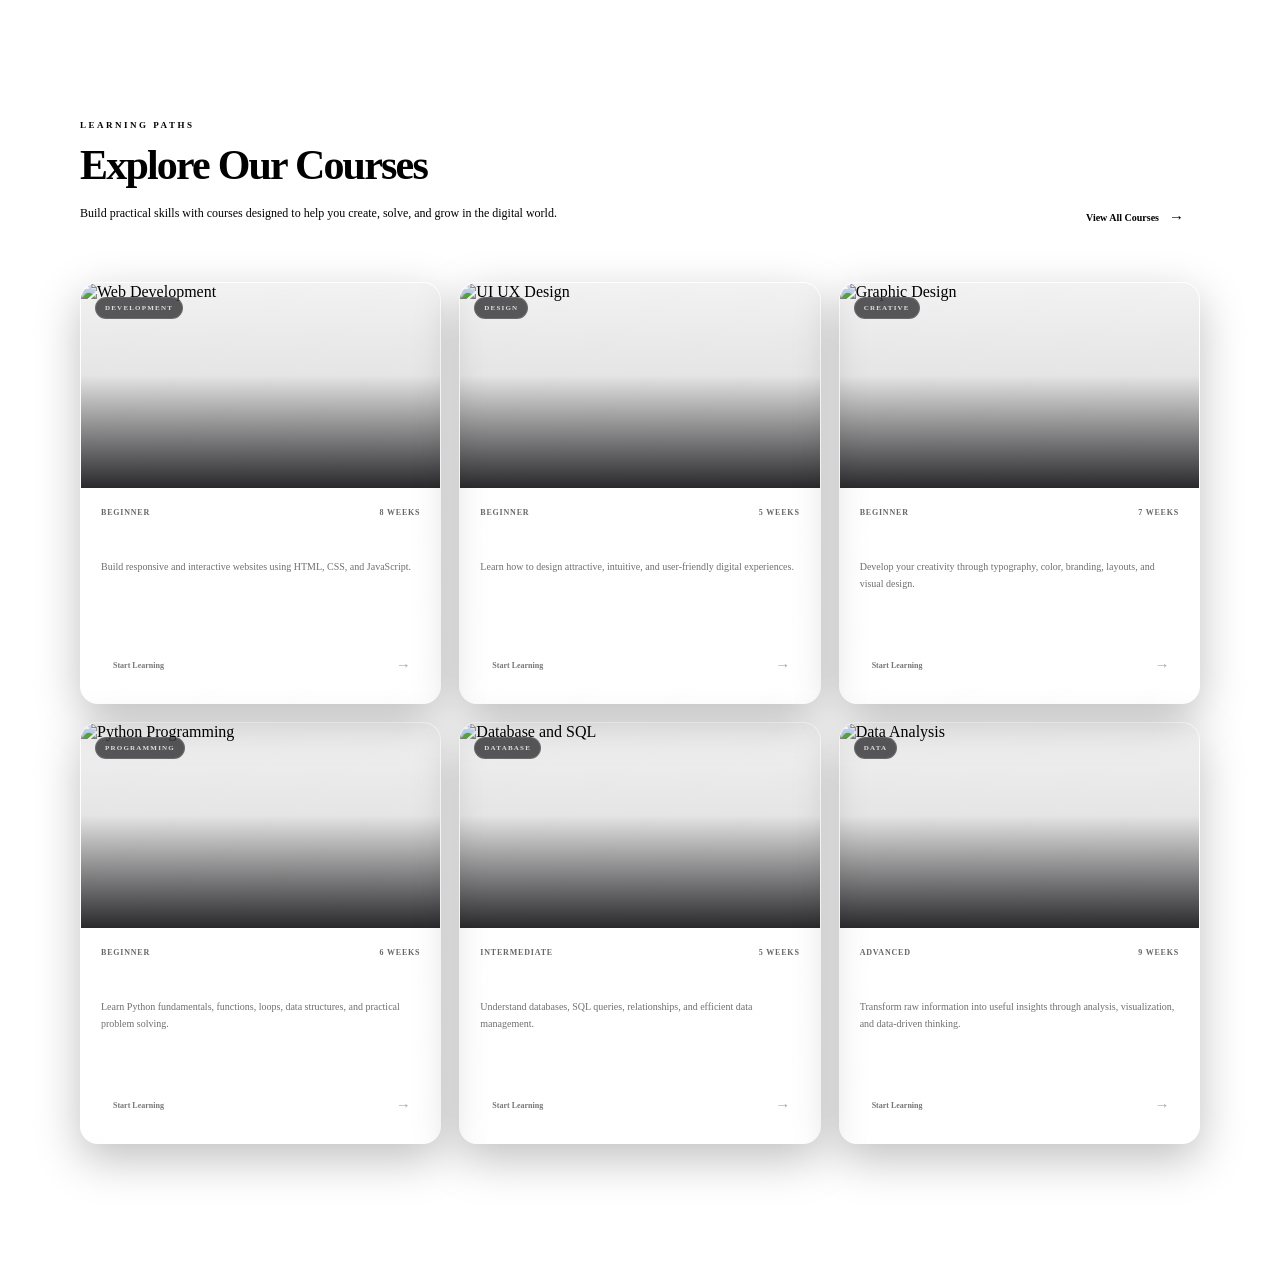
==== commit 67d14aec: "Merge pull request #2 from abdirahmanafjar/footer Footer" ====
--- a/courses.html
+++ b/courses.html
@@ -1,132 +1,222 @@
-<!DOCTYPE html>
+<!doctype html>
 <html lang="en">
-
-<head>
-    <meta charset="UTF-8">
-    <meta name="viewport" content="width=device-width, initial-scale=1.0">
-    <title>NovaTech</title>
-</head>
-<link rel="stylesheet" href="/courses.css">
-
-<body>
-    <div class="container">
-        <div class="about">
-            <div class="about-img">
-                <img src="https://i.pinimg.com/1200x/55/a2/85/55a28533b2a7987289afafb42deabd82.jpg" alt="">
-            </div>
-
-            <div class="about-content">
-                <h2>About Us</h2>
-                <p>NovaTech is an online learning platform designed to help students and aspiring professionals develop
-                    practical skills for the digital world. We provide accessible and engaging courses that allow
-                    learners to
-                    study at their own pace and build knowledge through practical learning.
-
-                    Our goal is to make technology education simple, useful, and accessible to everyone. Whether you are
-                    a beginner or looking to improve your existing skills, NovaTech provides learning opportunities to
-                    help you
-                    achieve your goals.</p>
-
-                <h2>Our Mission</h2>
-                <p>To empower learners with the knowledge and digital skills they need to succeed in education, careers,
-                    and the modern technology industry.</p>
-            </div>
-
-
+  <head>
+    <meta charset="UTF-8" />
+    <meta name="viewport" content="width=device-width, initial-scale=1.0" />
+    <title>Document</title>
+    <link rel="stylesheet" href="./courses.css" />
+  </head>
+  <body>
+    <section class="courses-section" id="courses">
+      <div class="courses-heading">
+        <div>
+          <span class="courses-eyebrow">LEARNING PATHS</span>
+          <h2>Explore Our <span>Courses</span></h2>
+          <p>
+            Build practical skills with courses designed to help you create,
+            solve, and grow in the digital world.
+          </p>
         </div>
 
-
-
-
-        <section class="courses-section">
-            <h2 class="course-title">Our Courses</h2>
-            <div class="courses">
-                <div class="courses-content">
-                    <div class="course">
-                        <img src="https://i.pinimg.com/736x/6a/fa/79/6afa794575360d5d754c454d1d4e8a96.jpg" alt="">
-                        <h3>Web Development</h3>
-                        <h5>Build Modern Websites from Scratch</h5>
-                        <p>Learn HTML, CSS, and JavaScript to create responsive, interactive, and professional websites.</p>
-                        <h5><span class="spans">Level: </span> Beginner - Intermediate</h5>
-                        <h5><span class="spans">Duration: </span>  8 Weeks</h5>
-                    </div>
-
-                    <div class="course">
-                        <img src="https://i.pinimg.com/736x/52/e7/c4/52e7c45e2da4583d7b1fb4233fabb6ba.jpg" alt="">
-                        <h3>UI/UX Design</h3>
-                        <h5>Design Better Digital Experiences</h5>
-                        <p>Learn how to create attractive, user-friendly interfaces and understand the principles of user experience design.</p>
-                        <h5><span class="spans">Level: </span>Beginner </h5>
-                        <h5><span class="spans">Duration: </span>  5 Weeks</h5>
-                    </div>
-
-                    <div class="course">
-                        <img src="https://i.pinimg.com/736x/4d/41/2e/4d412e09d2c71516412f90aacd4f4a30.jpg" alt="">
-                        <h3>Graphic Design</h3>
-                        <h5>Start Your Programming Journey</h5>
-                        <p>Learn Python fundamentals, data types, conditions, loops, functions, and problem-solving through practical projects.</p>
-                        <h5><span class="spans">Level: </span>Beginner</h5>
-                        <h5><span class="spans">Duration: </span> 6 Weeks</h5>
-                        
-                    </div>
-
-                    <div class="course">
-                        <img src="https://i.pinimg.com/736x/90/95/9e/90959ebebaaefe84be4a9182bac96cc2.jpg" alt="">
-                        <h3>Python Programming</h3>
-                        <h5>Turn Ideas into Visual Designs</h5>
-                        <p>Develop your creativity through typography, color theory, layouts, branding, and professional graphic design techniques.</p>
-                        <h5><span class="spans">Level: </span>Beginner</h5>
-                        <h5><span class="spans">Duration: </span> 7 Weeks</h5>
-                    </div>
-
-                    <div class="course">
-                        <img src="https://i.pinimg.com/1200x/9b/e2/06/9be206a792c842092a2525bc0864afa1.jpg" alt="">
-                        <h3>Database & SQL</h3>
-                        <h5>Learn to Manage Data Efficiently</h5>
-                        <p>Understand databases, tables, relationships, SQL queries, data management, and how applications work with databases.</p>
-                        <h5><span class="spans">Level: </span>Beginner - Intermediate</h5>
-                        <h5><span class="spans">Duration: </span>  5 Weeks</h5>
-                    </div>
-
-                    <div class="course">
-                        <img src="https://i.pinimg.com/736x/87/c6/cb/87c6cb07e95350f5ed2288fd05b50211.jpg" alt="">
-                        <h3>Digital Marketing</h3>
-                        <h5>Grow Brands in the Digital World</h5>
-                        <p>Learn social media marketing, content strategy, search engine optimization, online advertising, and digital branding.</p>
-                        <h5><span class="spans">Level: </span> Beginner</h5>
-                        <h5><span class="spans">Duration: </span>  4 Weeks</h5>
-                    </div>
-
-                    <div class="course">
-                        <img src="https://i.pinimg.com/1200x/a5/fb/89/a5fb89381ef90459a39c42a53af47032.jpg" alt="">
-                        <h3>Data Analysis</h3>
-                        <h5>Transform Data into Insights</h5>
-                        <p>Learn how to collect, organize, analyze, and visualize data to discover useful information and support better decisions.</p>
-                        <h5><span class="spans">Level: </span>Beginner - Advanced</h5>
-                        <h5><span class="spans">Duration: </span> 9 Weeks</h5>
-                    </div>
-
-                    <div class="course">
-                        <img src="https://i.pinimg.com/236x/7e/8c/c6/7e8cc6a9236b31dc88a3a0cface8f20c.jpg" alt="">
-                        <h3>Artificial Intelligence</h3>
-                        <h5>Explore the Future of Technology</h5>
-                        <p>Discover the fundamentals of artificial intelligence, machine learning, automation, and how AI is transforming modern industries.</p>
-                        <h5><span class="spans">Level: </span> Beginner </h5>
-                        <h5><span class="spans">Duration: </span>6 Weeks</h5>
-                    </div>
-
-                    <div class="course">
-                        <img src="https://i.pinimg.com/1200x/20/09/d7/2009d7fc580b665c5167211be1d4621a.jpg" alt="">
-                        <h3>Video Editing</h3>
-                        <h5>Create Engaging Visual Stories</h5>
-                        <p>Learn video editing fundamentals, transitions, effects, audio, storytelling, and techniques for creating professional videos.</p>
-                        <h5><span class="spans">Level: </span>Beginner - Intermediate</h5>
-                        <h5><span class="spans">Duration: </span> 5 Weeks</h5>
-                    </div>
-                </div>
-            </div>
-        </section>
-    </div>
-</body>
-
-</html>+        <a href="#" class="view-all">
+          View All Courses
+          <span>→</span>
+        </a>
+      </div>
+
+      <div class="courses-grid">
+        <!-- Course 1 -->
+        <article class="course-card">
+          <div class="course-image">
+            <img
+              src="https://i.pinimg.com/736x/6a/fa/79/6afa794575360d5d754c454d1d4e8a96.jpg"
+              alt="Web Development"
+            />
+
+            <span class="course-tag">DEVELOPMENT</span>
+          </div>
+
+          <div class="course-content">
+            <div class="course-meta">
+              <span>BEGINNER</span>
+              <span>8 WEEKS</span>
+            </div>
+
+            <h3>Web Development</h3>
+
+            <p>
+              Build responsive and interactive websites using HTML, CSS, and
+              JavaScript.
+            </p>
+
+            <div class="course-footer">
+              <span class="course-status"> <i></i> Start Learning </span>
+
+              <a href="#" class="course-arrow">→</a>
+            </div>
+          </div>
+        </article>
+
+        <!-- Course 2 -->
+        <article class="course-card">
+          <div class="course-image">
+            <img
+              src="https://i.pinimg.com/736x/52/e7/c4/52e7c45e2da4583d7b1fb4233fabb6ba.jpg"
+              alt="UI UX Design"
+            />
+
+            <span class="course-tag">DESIGN</span>
+          </div>
+
+          <div class="course-content">
+            <div class="course-meta">
+              <span>BEGINNER</span>
+              <span>5 WEEKS</span>
+            </div>
+
+            <h3>UI/UX Design</h3>
+
+            <p>
+              Learn how to design attractive, intuitive, and user-friendly
+              digital experiences.
+            </p>
+
+            <div class="course-footer">
+              <span class="course-status"> <i></i> Start Learning </span>
+
+              <a href="#" class="course-arrow">→</a>
+            </div>
+          </div>
+        </article>
+
+        <!-- Course 3 -->
+        <article class="course-card">
+          <div class="course-image">
+            <img
+              src="https://i.pinimg.com/736x/4d/41/2e/4d412e09d2c71516412f90aacd4f4a30.jpg"
+              alt="Graphic Design"
+            />
+
+            <span class="course-tag">CREATIVE</span>
+          </div>
+
+          <div class="course-content">
+            <div class="course-meta">
+              <span>BEGINNER</span>
+              <span>7 WEEKS</span>
+            </div>
+
+            <h3>Graphic Design</h3>
+
+            <p>
+              Develop your creativity through typography, color, branding,
+              layouts, and visual design.
+            </p>
+
+            <div class="course-footer">
+              <span class="course-status"> <i></i> Start Learning </span>
+
+              <a href="#" class="course-arrow">→</a>
+            </div>
+          </div>
+        </article>
+
+        <!-- Course 4 -->
+        <article class="course-card">
+          <div class="course-image">
+            <img
+              src="https://i.pinimg.com/736x/90/95/9e/90959ebebaaefe84be4a9182bac96cc2.jpg"
+              alt="Python Programming"
+            />
+
+            <span class="course-tag">PROGRAMMING</span>
+          </div>
+
+          <div class="course-content">
+            <div class="course-meta">
+              <span>BEGINNER</span>
+              <span>6 WEEKS</span>
+            </div>
+
+            <h3>Python Programming</h3>
+
+            <p>
+              Learn Python fundamentals, functions, loops, data structures, and
+              practical problem solving.
+            </p>
+
+            <div class="course-footer">
+              <span class="course-status"> <i></i> Start Learning </span>
+
+              <a href="#" class="course-arrow">→</a>
+            </div>
+          </div>
+        </article>
+
+        <!-- Course 5 -->
+        <article class="course-card">
+          <div class="course-image">
+            <img
+              src="https://i.pinimg.com/1200x/9b/e2/06/9be206a792c842092a2525bc0864afa1.jpg"
+              alt="Database and SQL"
+            />
+
+            <span class="course-tag">DATABASE</span>
+          </div>
+
+          <div class="course-content">
+            <div class="course-meta">
+              <span>INTERMEDIATE</span>
+              <span>5 WEEKS</span>
+            </div>
+
+            <h3>Database & SQL</h3>
+
+            <p>
+              Understand databases, SQL queries, relationships, and efficient
+              data management.
+            </p>
+
+            <div class="course-footer">
+              <span class="course-status"> <i></i> Start Learning </span>
+
+              <a href="#" class="course-arrow">→</a>
+            </div>
+          </div>
+        </article>
+
+        <!-- Course 6 -->
+        <article class="course-card">
+          <div class="course-image">
+            <img
+              src="https://i.pinimg.com/1200x/a5/fb/89/a5fb89381ef90459a39c42a53af47032.jpg"
+              alt="Data Analysis"
+            />
+
+            <span class="course-tag">DATA</span>
+          </div>
+
+          <div class="course-content">
+            <div class="course-meta">
+              <span>ADVANCED</span>
+              <span>9 WEEKS</span>
+            </div>
+
+            <h3>Data Analysis</h3>
+
+            <p>
+              Transform raw information into useful insights through analysis,
+              visualization, and data-driven thinking.
+            </p>
+
+            <div class="course-footer">
+              <span class="course-status"> <i></i> Start Learning </span>
+
+              <a href="#" class="course-arrow">→</a>
+            </div>
+          </div>
+        </article>
+      </div>
+    </section>
+  </body>
+</html>
--- a/courses.css
+++ b/courses.css
@@ -1,213 +1,397 @@
-*{
-    margin: 0;
-    padding: 0;
-    box-sizing: border-box;
-}
-
-
-.container{
-    max-width: 1100px;
-    margin: auto;
-    
-}
-
-.about-img img{
-    width: 450px;
-    height: 450px;
-    margin-top: 4rem;
-    
-}
-
-.about{
-    display: flex;
-    justify-content: space-between;
-    align-items: center;
-    gap: 20px;
-}
-
-.about-content{
-    margin-top: 3rem;
-}
-
-.about-content h2{
-    font-size: 20px;
-    color: #fcf7f7;
-    font-weight: 700;
-    background-color: rgb(13, 95, 243);
-    margin-bottom: 10px;
-    border-radius: 8px;
-    padding: 7px;
-    width: 25%;
-    margin-top: 15px;
-}
-
-.about-content p{
-    font-size: 17px;
-    line-height: 1.6;
-    margin-bottom: 10px;
-    color: rgb(58, 58, 58);
-}
-
-.courses-section{
-    margin-top: 3rem;
-}
-
-.courses-section .course-title{
-    font-size: 2.3rem;
-    font-weight: bold;
-    color: #0D5FF3;
-    margin-left: 13px;
-}
-.courses{
-    margin: 10px;
-}
-
-.courses .courses-content{
-    display: grid;
-    grid-template-columns: repeat(4, 1fr);
-    gap: 20px;
-    align-items: center;
-    
-}
-
-.courses .courses-content .course{
-    box-shadow: 0 4px 6px rgba(0, 0, 0, 0.3);
-    padding: 10px;
-
-}
-
-.courses .courses-content .course img{
-    width: 270px;
-    height: 200px;
-
-}
-
-
-.courses .courses-content .course h3{
-    font-size: 1.5rem;
-    color: #0D5FF3;
-    font-weight: bold;
-    margin: 10px 0px;
-}
-
-.courses .courses-content .course h5{
-    font-size: 1.2rem;
-    color: rgb(0, 0, 0);
-    font-weight: 900;
-    margin-bottom: 7px;
-    font-weight: 500;
-}
-
-.courses .courses-content .course p{
-    font-size: .8rem;
-    color: rgb(0, 0, 0);
-    font-weight: 900;
-    margin-bottom: 7px;
-    line-height: 1.6;
-}
-
-
-
-.courses .courses-content .course  .spans{
-    font-size: 1.5rem;
-    font-weight: 900;
-    color: #0D5FF3;
-}
-
-/*responsive section*/
-
-/* Tablet */
-@media (max-width: 992px) {
-
-    /* About */
-    .about {
-        flex-direction: column;
-        text-align: center;
-        gap: 20px;
-    }
-
-    .about-img img {
-        width: 350px;
-        height: 350px;
-        object-fit: cover;
-        margin-top: 2rem;
-    }
-
-    .about-content {
-        margin-top: 1rem;
-    }
-
-    .about-content h2 {
-        width: fit-content;
-        margin: 15px auto 10px;
-    }
-
-    /* Courses */
-    .courses .courses-content {
-        grid-template-columns: repeat(2, 1fr);
-        gap: 20px;
-    }
-
-    .courses .courses-content .course img {
-        width: 100%;
-        height: 200px;
-        object-fit: cover;
-    }
-}
-
-
-/* Mobile */
-@media (max-width: 600px) {
-
-    /* About */
-    .about {
-        flex-direction: column;
-        gap: 10px;
-    }
-
-    .about-img img {
-        width: 100%;
-        max-width: 320px;
-        height: auto;
-        object-fit: cover;
-        margin-top: 2rem;
-    }
-
-    .about-content {
-        margin-top: 1rem;
-    }
-
-    .about-content h2 {
-        width: fit-content;
-        margin: 10px auto;
-    }
-
-    .about-content p {
-        font-size: 15px;
-        text-align: left;
-    }
-
-    /* Courses   */
-    .courses .courses-content {
-        grid-template-columns: 1fr;
-        gap: 20px;
-    }
-
-    .courses .courses-content .course {
-        width: 100%;
-    }
-
-    .courses .courses-content .course img {
-        width: 100%;
-        height: 220px;
-        object-fit: cover;
-    }
-
-    .courses .courses-content .course h3 {
-        font-size: 1.3rem;
-    }
-
-    .courses .courses-content .course p {
-        font-size: 0.9rem;
-    }
-}+/* =====================================================
+COURSES SECTION
+===================================================== */
+
+.courses-section {
+  position: relative;
+  width: min(1120px, calc(100% - 40px));
+  margin: 120px auto;
+}
+
+/* =====================================================
+SECTION HEADING
+===================================================== */
+
+.courses-heading {
+  display: flex;
+  align-items: flex-end;
+  justify-content: space-between;
+  gap: 40px;
+  margin-bottom: 45px;
+}
+
+.courses-eyebrow {
+  display: block;
+  margin-bottom: 12px;
+  color: var(--color-purple-soft);
+  font-size: 9px;
+  font-weight: 700;
+  letter-spacing: 2.5px;
+}
+
+.courses-heading h2 {
+  margin: 0;
+  color: var(--color-white);
+  font-size: 42px;
+  font-weight: 700;
+  letter-spacing: -1.8px;
+  line-height: 1.1;
+}
+
+.courses-heading h2 span {
+  color: var(--color-purple-soft);
+}
+
+.courses-heading p {
+  max-width: 540px;
+  margin-top: 15px;
+  color: var(--color-muted);
+  font-size: 12px;
+  line-height: 1.8;
+}
+
+/* =====================================================
+VIEW ALL BUTTON
+===================================================== */
+
+.view-all {
+  display: flex;
+  align-items: center;
+  gap: 10px;
+  padding: 11px 16px;
+  border: 1px solid var(--button-border);
+  border-radius: var(--radius-pill);
+  background: var(--button-bg);
+  color: var(--color-white);
+  font-size: 10px;
+  font-weight: 600;
+  text-decoration: none;
+  white-space: nowrap;
+  transition:
+    background 0.3s ease,
+    border-color 0.3s ease,
+    transform 0.3s ease;
+}
+
+.view-all span {
+  font-size: 15px;
+  transition: transform 0.3s ease;
+}
+
+.view-all:hover {
+  background: rgba(255, 255, 255, 0.08);
+  border-color: rgba(130, 90, 255, 0.4);
+  transform: translateY(-2px);
+}
+
+.view-all:hover span {
+  transform: translateX(4px);
+}
+
+/* =====================================================
+COURSE GRID
+===================================================== */
+
+.courses-grid {
+  display: grid;
+  grid-template-columns: repeat(3, 1fr);
+  gap: 18px;
+}
+
+/* =====================================================
+COURSE CARD
+===================================================== */
+
+.course-card {
+  position: relative;
+  overflow: hidden;
+  border: 1px solid rgba(255, 255, 255, 0.07);
+  border-radius: 18px;
+  background: linear-gradient(
+    145deg,
+    rgba(255, 255, 255, 0.055),
+    rgba(255, 255, 255, 0.015)
+  );
+  box-shadow:
+    0 15px 45px rgba(0, 0, 0, 0.25),
+    inset 0 1px 0 rgba(255, 255, 255, 0.035);
+  transition:
+    transform 0.45s cubic-bezier(0.2, 0.8, 0.2, 1),
+    border-color 0.4s ease,
+    box-shadow 0.4s ease;
+}
+
+.course-card:hover {
+  transform: translateY(-8px);
+  border-color: rgba(110, 70, 255, 0.4);
+  box-shadow:
+    0 25px 60px rgba(0, 0, 0, 0.4),
+    0 0 35px rgba(90, 50, 255, 0.1);
+}
+
+/* =====================================================
+COURSE IMAGE
+===================================================== */
+
+.course-image {
+  position: relative;
+  height: 205px;
+  overflow: hidden;
+}
+
+.course-image img {
+  width: 100%;
+  height: 100%;
+  display: block;
+  object-fit: cover;
+  transition:
+    transform 0.7s cubic-bezier(0.2, 0.8, 0.2, 1),
+    filter 0.5s ease;
+}
+
+.course-card:hover .course-image img {
+  transform: scale(1.07);
+  filter: brightness(0.8);
+}
+
+/* =====================================================
+IMAGE OVERLAY
+===================================================== */
+
+.course-image::after {
+  content: "";
+  position: absolute;
+  inset: 0;
+  background: linear-gradient(
+    to bottom,
+    rgba(0, 0, 0, 0.05),
+    rgba(0, 0, 0, 0.1) 45%,
+    rgba(4, 4, 7, 0.85)
+  );
+  pointer-events: none;
+}
+
+/* =====================================================
+COURSE TAG
+===================================================== */
+
+.course-tag {
+  position: absolute;
+  left: 14px;
+  top: 14px;
+  z-index: 2;
+  padding: 6px 9px;
+  border: 1px solid rgba(255, 255, 255, 0.12);
+  border-radius: 999px;
+  background: rgba(5, 5, 8, 0.65);
+  backdrop-filter: blur(10px);
+  -webkit-backdrop-filter: blur(10px);
+  color: #ddd;
+  font-size: 7px;
+  font-weight: 700;
+  letter-spacing: 1.2px;
+}
+
+/* =====================================================
+COURSE CONTENT
+===================================================== */
+
+.course-content {
+  padding: 20px;
+}
+
+/* =====================================================
+META
+===================================================== */
+
+.course-meta {
+  display: flex;
+  align-items: center;
+  justify-content: space-between;
+  gap: 10px;
+  margin-bottom: 10px;
+}
+
+.course-meta span {
+  color: #666;
+  font-size: 8px;
+  font-weight: 600;
+  letter-spacing: 0.8px;
+}
+
+/* =====================================================
+TITLE
+===================================================== */
+
+.course-content h3 {
+  margin: 0;
+  color: #fff;
+  font-size: 19px;
+  font-weight: 650;
+  letter-spacing: -0.4px;
+}
+
+/* =====================================================
+DESCRIPTION
+===================================================== */
+
+.course-content p {
+  min-height: 55px;
+  margin: 9px 0 20px;
+  color: #707070;
+  font-size: 10px;
+  line-height: 1.75;
+}
+
+/* =====================================================
+FOOTER
+===================================================== */
+
+.course-footer {
+  display: flex;
+  align-items: center;
+  justify-content: space-between;
+  padding-top: 15px;
+  border-top: 1px solid rgba(255, 255, 255, 0.06);
+}
+
+.course-status {
+  display: flex;
+  align-items: center;
+  gap: 7px;
+  color: #777;
+  font-size: 8px;
+  font-weight: 600;
+}
+
+.course-status i {
+  width: 5px;
+  height: 5px;
+  border-radius: 50%;
+  background: var(--color-purple-soft);
+  box-shadow: 0 0 10px var(--color-purple-light);
+}
+
+/* =====================================================
+ARROW
+===================================================== */
+
+.course-arrow {
+  display: flex;
+  align-items: center;
+  justify-content: center;
+  width: 32px;
+  height: 32px;
+  border: 1px solid rgba(255, 255, 255, 0.08);
+  border-radius: 50%;
+  background: rgba(255, 255, 255, 0.025);
+  color: #aaa;
+  font-size: 15px;
+  text-decoration: none;
+  transition:
+    background 0.3s ease,
+    border-color 0.3s ease,
+    color 0.3s ease,
+    transform 0.3s ease;
+}
+
+.course-arrow:hover {
+  background: rgba(90, 50, 255, 0.15);
+  border-color: rgba(110, 70, 255, 0.4);
+  color: #fff;
+  transform: translateX(3px);
+}
+
+/* =====================================================
+CARD GLOW
+===================================================== */
+
+.course-card::before {
+  content: "";
+  position: absolute;
+  top: -100px;
+  left: 50%;
+  width: 180px;
+  height: 180px;
+  transform: translateX(-50%);
+  border-radius: 50%;
+  background: rgba(90, 50, 255, 0.08);
+  filter: blur(70px);
+  opacity: 0;
+  transition: opacity 0.5s ease;
+  pointer-events: none;
+}
+
+.course-card:hover::before {
+  opacity: 1;
+}
+
+/* =====================================================
+TABLET
+===================================================== */
+
+@media (max-width: 950px) {
+  .courses-heading h2 {
+    font-size: 36px;
+  }
+
+  .courses-grid {
+    grid-template-columns: repeat(2, 1fr);
+  }
+}
+
+/* =====================================================
+MOBILE
+===================================================== */
+
+@media (max-width: 650px) {
+  .courses-section {
+    width: calc(100% - 30px);
+    margin: 90px auto;
+  }
+
+  .courses-heading {
+    align-items: flex-start;
+    flex-direction: column;
+    gap: 22px;
+  }
+
+  .courses-heading h2 {
+    font-size: 32px;
+  }
+
+  .courses-heading p {
+    font-size: 11px;
+  }
+
+  .view-all {
+    width: max-content;
+  }
+
+  .courses-grid {
+    grid-template-columns: 1fr;
+    gap: 16px;
+  }
+
+  .course-image {
+    height: 220px;
+  }
+}
+
+/* =====================================================
+SMALL MOBILE
+===================================================== */
+
+@media (max-width: 400px) {
+  .courses-heading h2 {
+    font-size: 29px;
+  }
+
+  .course-image {
+    height: 190px;
+  }
+
+  .course-content {
+    padding: 18px;
+  }
+}
